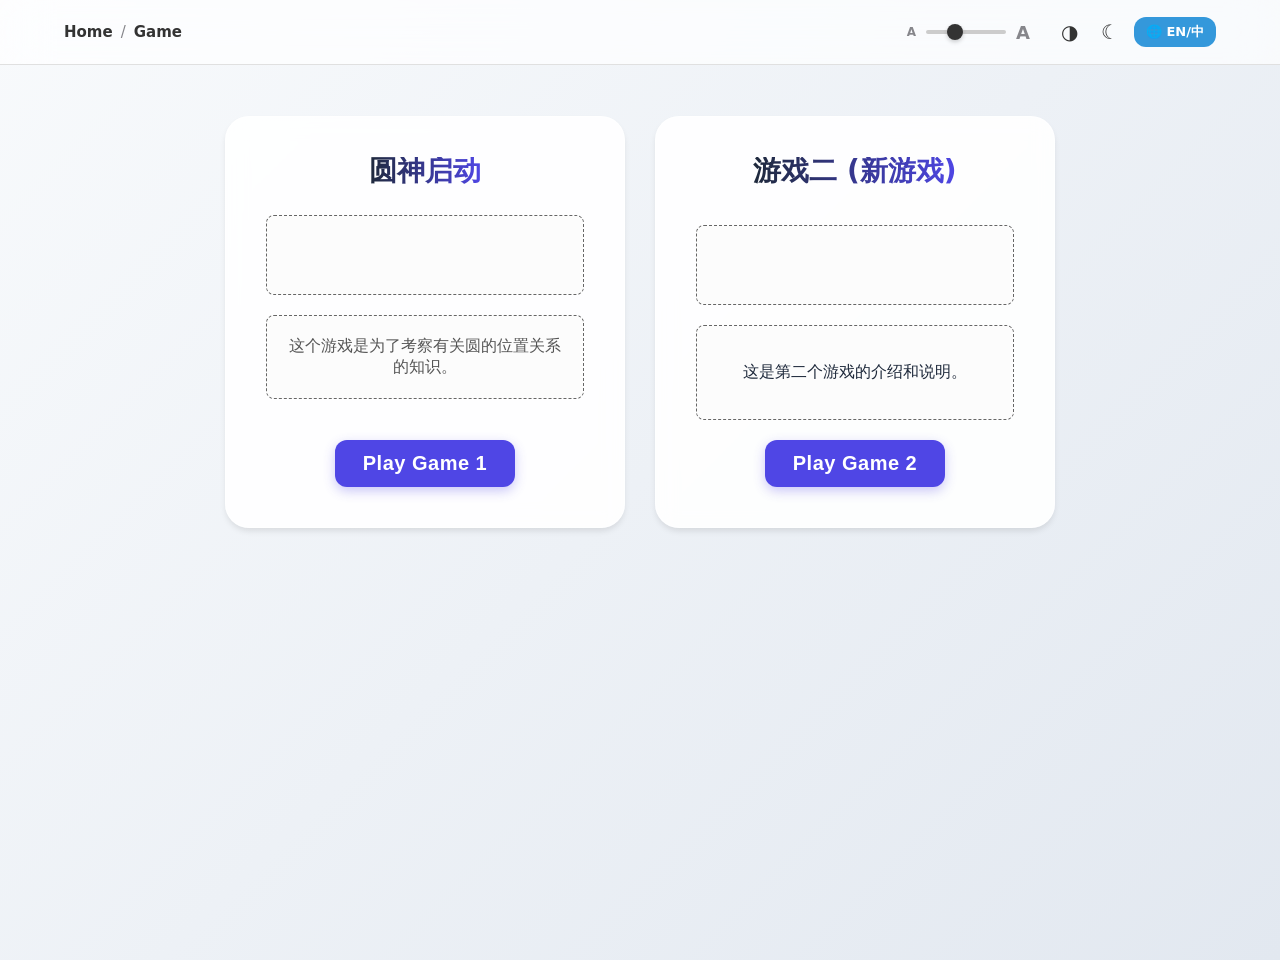
==== game/game_page.html @ c70792ea "Merge pull request #11 from qmul-jp/b_Game Merge game_page_v2.3.b into Main Branch 1.Added backgroun" ====
<!DOCTYPE html>
<html lang="en">
<head>
<meta charset="UTF-8">
<title>Gear Puzzle</title>
<link rel="stylesheet" href="game_styles.css">
<link rel="stylesheet" href="../navbar/navbar.css">
<script src="../navbar/navbar.js"></script>
</head>
<body>
<top-navbar page-type="game" home-link="../index.html"></top-navbar>

<div id="introContainer" class="intro-container">
    
    <div id="gameIntro" class="game-intro-card">
        <div class="game-title">圆神启动</div>
        <div id="displayAre"></div>
        <div id="demoAre">
            <p id="gameintro1">这个游戏是为了考察有关圆的位置关系的知识。</p>
        </div>
        <button id="startBtn">Play Game 1</button>   
    </div>

    <div id="gameIntro2" class="game-intro-card">
        <div class="game-title">游戏二 (新游戏)</div>
        <div id="displayAre2"></div>
        <div id="demoAre2">
            <p id="gameintro2">这是第二个游戏的介绍和说明。</p>
        </div>
        <button id="startBtn2">Play Game 2</button>   
    </div>

</div>


<div id="gameArea" class="hidden">
    <div class="game-toolbar">
        <button id="gameExitBtn">退出</button>
        <div class="game-title">Game 1</div>
        <div class="toolbar-right">
            <select id="difficultySelect">
                <option value="1">难度一 (简单)</option>
                <option value="3">难度二 (困难)</option>
                <option value="4">难度三 (地狱)</option>
            </select>
            <div class="toggle-container">
                <input type="checkbox" id="markToggle">
                <label for="markToggle">标记模式</label>
            </div>
            <button id="resetBtn">重置</button>
        </div>
    </div>
    <div class="canvas-wrap">
        <canvas id="canvas"></canvas>
    </div>
</div>

<div id="gameArea2" class="hidden">
    <div class="game-toolbar">
        <button id="gameExitBtn2">退出</button>
        <div class="game-title">Game 2</div>
        <div class="toolbar-right">
            <select id="difficultySelect2">
                <option value="1">简单</option>
                <option value="2">困难</option>
            </select>
            <button id="resetBtn2">重置</button>
        </div>
    </div>
    <div class="canvas-wrap">
        <canvas id="canvas2"></canvas>
    </div>
    
    <div class="radar-controls">
        <div class="control-group">
            <label for="angleSlider">旋转角度 (Angle)</label>
            <input type="range" id="angleSlider" min="0" max="360" step="1" value="0">
        </div>
        <div class="control-group">
            <label for="radiusSlider">圆盘半径 (Radius)</label>
            <input type="range" id="radiusSlider" min="0" max="100" step="0.5" value="100">
        </div>
    </div>
</div>

<div id="winModal" class="modal hidden">
    <div class="modal-content">
        <div class="confetti-wrapper">
            <div class="confetti"></div>
            <div class="confetti"></div>
            <div class="confetti"></div>
            <div class="confetti"></div>
            <div class="confetti"></div>
        </div>

        <button id="modalCloseBtn" class="modal-close">×</button>
        
        <div style="font-size: 50px; margin-bottom: 10px;">🎉</div>
        <h2 style="color: var(--primary); font-size: 24px;">精彩的表现！</h2>
        <p style="color: #64748b;">齿轮已完美咬合，关卡解锁成功。</p>

        <div class="modal-actions">
            <button id="exitBtn" style="background: #f1f5f9; color: #475569; box-shadow: none;">退出</button>
            <button id="retryBtn">再次挑战</button>
        </div>
    </div>
</div>

<script src="game_main.js"></script>
<script src="game_main2.js"></script>

<script>
// --- Game 1 绑定 ---
document.getElementById("startBtn").onclick = startGame;
document.getElementById("gameExitBtn").onclick = exitGame;

// --- Game 2 绑定 (已修正函数名) ---
document.getElementById("startBtn2").onclick = startGame2;
document.getElementById("gameExitBtn2").onclick = exitGame2;
document.getElementById("resetBtn2").onclick = restartGame2;

// --- 弹窗逻辑绑定 ---
document.getElementById("modalCloseBtn").onclick = hideWinModal;

// 根据当前打开的游戏面板决定点击弹窗按钮的行为
document.getElementById("exitBtn").onclick = function() {
    const area1 = document.getElementById("gameArea");
    const area2 = document.getElementById("gameArea2");
    if (!area1.classList.contains("hidden")) exitGame();
    if (!area2.classList.contains("hidden")) exitGame2();
};

document.getElementById("retryBtn").onclick = function() {
    const area1 = document.getElementById("gameArea");
    const area2 = document.getElementById("gameArea2");
    if (!area1.classList.contains("hidden")) restartGame();
    if (!area2.classList.contains("hidden")) restartGame2();
};
</script>
</body>
</html>
---- game/game_styles.css ----
html, body {
  margin: 0;
  min-height: 100%;
}


body {
  min-height: 200vh;
  display: flex;
  flex-direction: column;
  align-items: center;
  justify-content: flex-start;
  gap: 16px;
  padding: 80px 24px 0;
  background: #e7ebf0;
  font-family: Arial, sans-serif;
}

.hidden {
  display: none !important;
}

#startBtn, #startBtn2 {
  padding: 14px 34px;
  font-size: 20px;
  font-weight: 700;
  border: 2px solid #222;
  border-radius: 10px;
  background: #fff;
  cursor: pointer;
  box-shadow: 0 8px 24px rgba(0, 0, 0, 0.12);
  margin-top: auto; /* 让按钮沉底对齐 */
}

#gameArea, #gameArea2 {
  width: min(92vw, 1180px);
  height: min(84vh, 1000px);
  display: flex;
  flex-direction: column;
  box-sizing: border-box;
  padding: 14px;
  border: 2px solid #222;
  border-radius: 12px;
  background: #ffffff;
  box-shadow: 0 10px 30px rgba(0, 0, 0, 0.1);
  gap: 12px;
}

.game-toolbar {
  display: grid;
  grid-template-columns: 1fr auto 1fr;
  align-items: center;
  gap: 12px;
}

.game-title {
  justify-self: center;
  font-size: 22px;
  font-weight: 800;
  color: #222;
  line-height: 1;
}

#gameExitBtn {
  justify-self: start;
}

.toolbar-right {
  justify-self: end;
  display: flex;
  align-items: center;
  gap: 12px;
}

#difficultySelect {
  padding: 10px 12px;
  border: 2px solid #222;
  border-radius: 8px;
  background: #fff;
  cursor: pointer;
  font-size: 14px;
  font-weight: 600;
  outline: none;
}

.canvas-wrap {
  flex: 1;
  min-height: 0;
}

canvas {
  width: 100%;
  height: 100%;
  display: block;
  border: 1px solid #666;
  border-radius: 8px;
  background: #f9fafb;
  box-sizing: border-box;
}

#gameExitBtn, #gameExitBtn2,
#resetBtn, #resetBtn2,
.modal-actions button {
  padding: 10px 18px;
  border: 2px solid #222;
  border-radius: 8px;
  background: #fff;
  cursor: pointer;
  font-size: 14px;
  font-weight: 600;
}

.modal {
  position: fixed;
  inset: 0;
  display: flex;
  align-items: center;
  justify-content: center;
  background: rgba(0, 0, 0, 0.45);
  z-index: 1000;
}

.modal-content {
  position: relative;
  min-width: 280px;
  padding: 24px;
  background: #fff;
  border: 2px solid #222;
  border-radius: 12px;
  box-shadow: 0 12px 32px rgba(0, 0, 0, 0.2);
  text-align: center;
}

.modal-close {
  position: absolute;
  top: 10px;
  right: 10px;
  width: 32px;
  height: 32px;
  border: 2px solid #222;
  border-radius: 50%;
  background: #fff;
  cursor: pointer;
  font-size: 20px;
  line-height: 1;
  font-weight: 700;
  padding: 0;
}

.modal-content h2 {
  margin: 0 0 8px;
}

.modal-content p {
  margin: 0;
}

.modal-actions {
  margin-top: 18px;
  display: flex;
  justify-content: center;
  gap: 12px;
}

/* --- 游戏介绍区域样式 --- */
.game-intro-card {
  display: flex;
  flex-direction: column;
  align-items: center;
  justify-content: center;
  
  /* 调整宽度，使得并排时不会超出屏幕 */
  width: min(45vw, 500px);   
  min-height: 400px;         
  padding: 30px;
  background: #ffffff;
  border: 2px solid #222;    
  border-radius: 12px;
  box-shadow: 0 10px 25px rgba(0,0,0,0.05);
  gap: 20px;                 
  box-sizing: border-box;
}

/* 内部两个容器的通用边框样式 */
#displayAre, #demoAre,
#displayAre2, #demoAre2 {
  width: 100%;               
  border: 1px dashed #666;   
  border-radius: 8px;
  padding: 20px;
  box-sizing: border-box;
  background: #fcfcfc;
  min-height: 80px;          
  display: flex;
  align-items: center;
  justify-content: center;
}

/* 微调标题和文字 */
#gameIntro .game-title {
  margin-bottom: 10px;
}

#gameintro1 {
  margin: 0;
  color: #555;
  font-size: 16px;
}

.toolbar-right {
    display: flex;
    align-items: center;
    gap: 15px;
}

.toggle-container {
    display: flex;
    align-items: center;
    gap: 5px;
    font-size: 14px;
    font-weight: bold;
    cursor: pointer;
}

#markToggle {
    cursor: pointer;
    width: 16px;
    height: 16px;
}

.intro-container {
  display: flex;
  flex-direction: row;       /* 水平并排 */
  justify-content: center;   /* 居中对齐 */
  align-items: stretch;      /* 让两个卡片高度一致 */
  gap: 40px;                 /* 两个游戏介绍之间的间距 */
  width: 100%;
  flex-wrap: wrap;           /* 屏幕较小时自动换行，防止挤压 */
}

:root {
  --primary: #4f46e5;      /* 现代靛蓝色 */
  --accent: #10b981;       /* 成功绿色 */
  --bg-gradient: linear-gradient(135deg, #f8fafc 0%, #e2e8f0 100%);
  --card-bg: rgba(255, 255, 255, 0.9);
  --shadow-sm: 0 4px 6px -1px rgba(0, 0, 0, 0.1);
  --shadow-lg: 0 20px 25px -5px rgba(0, 0, 0, 0.1), 0 10px 10px -5px rgba(0, 0, 0, 0.04);
}

body {
  background: var(--bg-gradient);
  color: #1e293b;
  min-height: 100vh;
  margin: 0;
  font-family: 'Segoe UI', system-ui, -apple-system, sans-serif;
  padding-top: 60px;
}

/* 并排布局容器 */
.intro-container {
  display: flex;
  gap: 30px;
  justify-content: center;
  align-items: stretch;
  padding: 40px 20px;
  max-width: 1200px;
  width: 100%;
}

/* 游戏介绍卡片美化 */
.game-intro-card {
  background: var(--card-bg);
  backdrop-filter: blur(10px);
  border: 1px solid rgba(255, 255, 255, 0.5);
  border-radius: 24px;
  padding: 40px;
  width: 400px;
  text-align: center;
  transition: all 0.3s cubic-bezier(0.4, 0, 0.2, 1);
  box-shadow: var(--shadow-sm);
}

.game-intro-card:hover {
  transform: translateY(-8px);
  box-shadow: var(--shadow-lg);
  border-color: var(--primary);
}

.game-title {
  font-size: 28px;
  background: linear-gradient(to right, #1e293b, #4f46e5);
  -webkit-background-clip: text;
  -webkit-text-fill-color: transparent;
  margin-bottom: 20px;
}

/* 按钮美化 */
#startBtn, #startBtn2, #resetBtn, #gameExitBtn {
  background: var(--primary);
  color: white;
  border: none;
  padding: 12px 28px;
  border-radius: 12px;
  font-weight: 600;
  letter-spacing: 0.5px;
  cursor: pointer;
  transition: filter 0.2s, transform 0.1s;
  box-shadow: 0 4px 12px rgba(79, 70, 229, 0.3);
}

#startBtn:hover, #startBtn2:hover {
  filter: brightness(1.1);
  transform: scale(1.05);
}

/* 游戏区域美化 */
#gameArea, #gameArea2 {
  background: white;
  border-radius: 20px;
  padding: 20px;
  border: none;
  box-shadow: var(--shadow-lg);
}

/* --- 胜利对话框与彩带效果 --- */
.modal-content {
  background: white;
  border: none;
  border-radius: 30px;
  padding: 40px;
  overflow: hidden; /* 用于剪裁彩带 */
}

/* 彩带动画 */
.confetti-wrapper {
  position: absolute;
  top: 0; left: 0; width: 100%; height: 100%;
  pointer-events: none;
}

.confetti {
  position: absolute;
  width: 10px;
  height: 20px;
  background: var(--primary);
  top: -20px;
  opacity: 0.8;
  animation: fall 3s infinite ease-in-out;
}

@keyframes fall {
  0% { transform: translateY(0) rotate(0deg); opacity: 1; }
  100% { transform: translateY(400px) rotate(720deg); opacity: 0; }
}

/* 为不同彩带设置颜色和延迟 */
.confetti:nth-child(1) { left: 10%; background: #fbbf24; animation-delay: 0s; }
.confetti:nth-child(2) { left: 30%; background: #ef4444; animation-delay: 0.5s; }
.confetti:nth-child(3) { left: 50%; background: #10b981; animation-delay: 1.2s; }
.confetti:nth-child(4) { left: 70%; background: #3b82f6; animation-delay: 0.8s; }
.confetti:nth-child(5) { left: 90%; background: #a855f7; animation-delay: 1.5s; }

/* --- Game 2 控制滑块区域 --- */
.radar-controls {
    display: flex;
    justify-content: center;
    gap: 40px;
    padding: 10px 20px;
    background: var(--card-bg);
    border-radius: 12px;
    border: 1px solid rgba(0,0,0,0.1);
}

.control-group {
    display: flex;
    align-items: center;
    gap: 12px;
    flex: 1;
    max-width: 300px;
}

.control-group label {
    font-size: 14px;
    font-weight: 600;
    color: #475569;
    white-space: nowrap;
}

.control-group input[type="range"] {
    flex: 1;
    cursor: pointer;
    accent-color: var(--primary); /* 让滑块主题色自动适配靛蓝色 */
}
---- navbar/navbar.css ----
/* =========================================
   TOP NAVBAR (Modular Component)
   ========================================= */
.top-navbar {
    position: fixed; top: 0; left: 0; right: 0; height: 64px;
    background: rgba(255, 255, 255, 0.7); backdrop-filter: blur(24px) saturate(150%); -webkit-backdrop-filter: blur(24px) saturate(150%);
    border-bottom: 1px solid var(--border-light, #e0e0e0);
    display: flex; justify-content: space-between; align-items: center;
    padding: 0 5%; z-index: 1000; transition: background 0.3s, border-color 0.3s;
}
:root[data-theme="dark"] .top-navbar { background: rgba(28, 28, 30, 0.7); border-bottom-color: rgba(255, 255, 255, 0.1); }

.breadcrumb { font-size: 0.9375rem; font-weight: 600; color: var(--text-primary, #333); display: flex; align-items: center; gap: 8px; cursor: pointer; }
.bc-item { transition: opacity 0.2s; }
.bc-item:hover { opacity: 0.6; }
.bc-separator { color: var(--text-secondary, #86868B); font-weight: 400; user-select: none; }

.nav-right { display: flex; align-items: center; gap: 1.5rem; }
.nav-control { display: flex; align-items: center; gap: 8px; color: var(--text-secondary, #86868B); font-weight: 600; }

.nav-slider { -webkit-appearance: none; appearance: none; -moz-appearance: none; width: 80px; height: 4px; background: var(--border-strong, #ccc); border-radius: 2px; outline: none; }
.nav-slider::-webkit-slider-thumb { -webkit-appearance: none; appearance: none; width: 16px; height: 16px; border-radius: 50%; background: var(--text-primary, #333); cursor: pointer; box-shadow: 0 2px 4px rgba(0,0,0,0.2); }

.nav-icon-btn { background: transparent; border: none; font-size: 1.25rem; color: var(--text-primary, #333); cursor: pointer; width: 32px; height: 32px; border-radius: 50%; display: flex; align-items: center; justify-content: center; transition: background 0.2s; }
.nav-icon-btn:hover { background: rgba(0,0,0,0.05); }
:root[data-theme="dark"] .nav-icon-btn:hover { background: rgba(255,255,255,0.1); }

/* 主色调适配，如果没有定义 accent-blue 就用 primary-color */
.nav-lang-btn { background: var(--accent-blue, var(--primary-color, #3498db)); color: white; border: none; padding: 6px 12px; border-radius: 12px; font-size: 0.8125rem; font-weight: 700; cursor: pointer; transition: opacity 0.2s; font-family: inherit; }
.nav-lang-btn:hover { opacity: 0.8; }

@media (max-width: 768px) {
    .font-control { display: none; } 
    .top-navbar { padding: 0 1rem; }
}
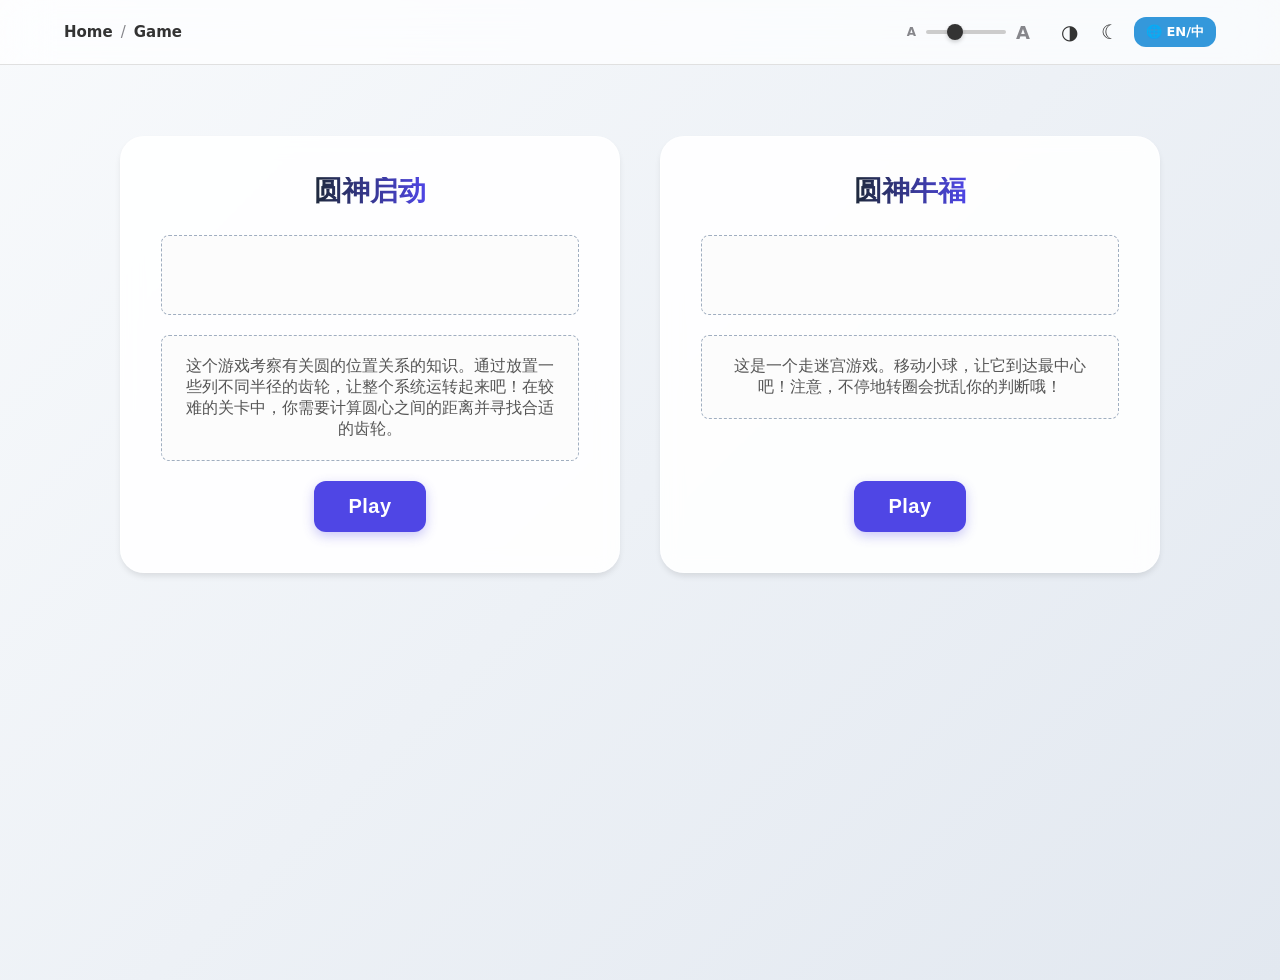
==== commit d2044606: "game_page_v3.1.b This version optimizes the interactive experience of the maze by adding the functio" ====
--- a/game/game_page.html
+++ b/game/game_page.html
@@ -16,18 +16,18 @@
         <div class="game-title">圆神启动</div>
         <div id="displayAre"></div>
         <div id="demoAre">
-            <p id="gameintro1">这个游戏是为了考察有关圆的位置关系的知识。</p>
+            <p id="gameintro1">这个游戏考察有关圆的位置关系的知识。通过放置一些列不同半径的齿轮，让整个系统运转起来吧！在较难的关卡中，你需要计算圆心之间的距离并寻找合适的齿轮。</p>
         </div>
-        <button id="startBtn">Play Game 1</button>   
+        <button id="startBtn">Play</button>   
     </div>
 
     <div id="gameIntro2" class="game-intro-card">
-        <div class="game-title">游戏二 (新游戏)</div>
+        <div class="game-title">圆神牛福</div>
         <div id="displayAre2"></div>
         <div id="demoAre2">
-            <p id="gameintro2">这是第二个游戏的介绍和说明。</p>
+            <p id="gameintro2">这是一个走迷宫游戏。移动小球，让它到达最中心吧！注意，不停地转圈会扰乱你的判断哦！</p>
         </div>
-        <button id="startBtn2">Play Game 2</button>   
+        <button id="startBtn2">Play</button>   
     </div>
 
 </div>
@@ -47,7 +47,7 @@
                 <input type="checkbox" id="markToggle">
                 <label for="markToggle">标记模式</label>
             </div>
-            <button id="resetBtn">重置</button>
+            <button id="resetBtn">重置地图</button>
         </div>
     </div>
     <div class="canvas-wrap">
@@ -61,26 +61,16 @@
         <div class="game-title">Game 2</div>
         <div class="toolbar-right">
             <select id="difficultySelect2">
-                <option value="1">简单</option>
-                <option value="2">困难</option>
+                <option value="1">难度一（简单）</option>
+                <option value="2">难度二（困难）</option>
             </select>
-            <button id="resetBtn2">重置</button>
+            <button id="resetBtn2">重置地图</button>
         </div>
     </div>
     <div class="canvas-wrap">
         <canvas id="canvas2"></canvas>
     </div>
     
-    <div class="radar-controls">
-        <div class="control-group">
-            <label for="angleSlider">旋转角度 (Angle)</label>
-            <input type="range" id="angleSlider" min="0" max="360" step="1" value="0">
-        </div>
-        <div class="control-group">
-            <label for="radiusSlider">圆盘半径 (Radius)</label>
-            <input type="range" id="radiusSlider" min="0" max="100" step="0.5" value="100">
-        </div>
-    </div>
 </div>
 
 <div id="winModal" class="modal hidden">
@@ -114,10 +104,19 @@
 document.getElementById("startBtn").onclick = startGame;
 document.getElementById("gameExitBtn").onclick = exitGame;
 
-// --- Game 2 绑定 (已修正函数名) ---
+// --- Game 2 绑定 ---
 document.getElementById("startBtn2").onclick = startGame2;
 document.getElementById("gameExitBtn2").onclick = exitGame2;
 document.getElementById("resetBtn2").onclick = restartGame2;
+
+// 监听 Game 2 的难度下拉框切换
+document.getElementById("difficultySelect2").addEventListener("change", function(e) {
+    if (e.target.value === "1") {
+        setDifficulty2('easy');
+    } else if (e.target.value === "2") {
+        setDifficulty2('hard');
+    }
+});
 
 // --- 弹窗逻辑绑定 ---
 document.getElementById("modalCloseBtn").onclick = hideWinModal;
--- a/game/game_styles.css
+++ b/game/game_styles.css
@@ -1,243 +1,6 @@
-html, body {
-  margin: 0;
-  min-height: 100%;
-}
-
-
-body {
-  min-height: 200vh;
-  display: flex;
-  flex-direction: column;
-  align-items: center;
-  justify-content: flex-start;
-  gap: 16px;
-  padding: 80px 24px 0;
-  background: #e7ebf0;
-  font-family: Arial, sans-serif;
-}
-
-.hidden {
-  display: none !important;
-}
-
-#startBtn, #startBtn2 {
-  padding: 14px 34px;
-  font-size: 20px;
-  font-weight: 700;
-  border: 2px solid #222;
-  border-radius: 10px;
-  background: #fff;
-  cursor: pointer;
-  box-shadow: 0 8px 24px rgba(0, 0, 0, 0.12);
-  margin-top: auto; /* 让按钮沉底对齐 */
-}
-
-#gameArea, #gameArea2 {
-  width: min(92vw, 1180px);
-  height: min(84vh, 1000px);
-  display: flex;
-  flex-direction: column;
-  box-sizing: border-box;
-  padding: 14px;
-  border: 2px solid #222;
-  border-radius: 12px;
-  background: #ffffff;
-  box-shadow: 0 10px 30px rgba(0, 0, 0, 0.1);
-  gap: 12px;
-}
-
-.game-toolbar {
-  display: grid;
-  grid-template-columns: 1fr auto 1fr;
-  align-items: center;
-  gap: 12px;
-}
-
-.game-title {
-  justify-self: center;
-  font-size: 22px;
-  font-weight: 800;
-  color: #222;
-  line-height: 1;
-}
-
-#gameExitBtn {
-  justify-self: start;
-}
-
-.toolbar-right {
-  justify-self: end;
-  display: flex;
-  align-items: center;
-  gap: 12px;
-}
-
-#difficultySelect {
-  padding: 10px 12px;
-  border: 2px solid #222;
-  border-radius: 8px;
-  background: #fff;
-  cursor: pointer;
-  font-size: 14px;
-  font-weight: 600;
-  outline: none;
-}
-
-.canvas-wrap {
-  flex: 1;
-  min-height: 0;
-}
-
-canvas {
-  width: 100%;
-  height: 100%;
-  display: block;
-  border: 1px solid #666;
-  border-radius: 8px;
-  background: #f9fafb;
-  box-sizing: border-box;
-}
-
-#gameExitBtn, #gameExitBtn2,
-#resetBtn, #resetBtn2,
-.modal-actions button {
-  padding: 10px 18px;
-  border: 2px solid #222;
-  border-radius: 8px;
-  background: #fff;
-  cursor: pointer;
-  font-size: 14px;
-  font-weight: 600;
-}
-
-.modal {
-  position: fixed;
-  inset: 0;
-  display: flex;
-  align-items: center;
-  justify-content: center;
-  background: rgba(0, 0, 0, 0.45);
-  z-index: 1000;
-}
-
-.modal-content {
-  position: relative;
-  min-width: 280px;
-  padding: 24px;
-  background: #fff;
-  border: 2px solid #222;
-  border-radius: 12px;
-  box-shadow: 0 12px 32px rgba(0, 0, 0, 0.2);
-  text-align: center;
-}
-
-.modal-close {
-  position: absolute;
-  top: 10px;
-  right: 10px;
-  width: 32px;
-  height: 32px;
-  border: 2px solid #222;
-  border-radius: 50%;
-  background: #fff;
-  cursor: pointer;
-  font-size: 20px;
-  line-height: 1;
-  font-weight: 700;
-  padding: 0;
-}
-
-.modal-content h2 {
-  margin: 0 0 8px;
-}
-
-.modal-content p {
-  margin: 0;
-}
-
-.modal-actions {
-  margin-top: 18px;
-  display: flex;
-  justify-content: center;
-  gap: 12px;
-}
-
-/* --- 游戏介绍区域样式 --- */
-.game-intro-card {
-  display: flex;
-  flex-direction: column;
-  align-items: center;
-  justify-content: center;
-  
-  /* 调整宽度，使得并排时不会超出屏幕 */
-  width: min(45vw, 500px);   
-  min-height: 400px;         
-  padding: 30px;
-  background: #ffffff;
-  border: 2px solid #222;    
-  border-radius: 12px;
-  box-shadow: 0 10px 25px rgba(0,0,0,0.05);
-  gap: 20px;                 
-  box-sizing: border-box;
-}
-
-/* 内部两个容器的通用边框样式 */
-#displayAre, #demoAre,
-#displayAre2, #demoAre2 {
-  width: 100%;               
-  border: 1px dashed #666;   
-  border-radius: 8px;
-  padding: 20px;
-  box-sizing: border-box;
-  background: #fcfcfc;
-  min-height: 80px;          
-  display: flex;
-  align-items: center;
-  justify-content: center;
-}
-
-/* 微调标题和文字 */
-#gameIntro .game-title {
-  margin-bottom: 10px;
-}
-
-#gameintro1 {
-  margin: 0;
-  color: #555;
-  font-size: 16px;
-}
-
-.toolbar-right {
-    display: flex;
-    align-items: center;
-    gap: 15px;
-}
-
-.toggle-container {
-    display: flex;
-    align-items: center;
-    gap: 5px;
-    font-size: 14px;
-    font-weight: bold;
-    cursor: pointer;
-}
-
-#markToggle {
-    cursor: pointer;
-    width: 16px;
-    height: 16px;
-}
-
-.intro-container {
-  display: flex;
-  flex-direction: row;       /* 水平并排 */
-  justify-content: center;   /* 居中对齐 */
-  align-items: stretch;      /* 让两个卡片高度一致 */
-  gap: 40px;                 /* 两个游戏介绍之间的间距 */
-  width: 100%;
-  flex-wrap: wrap;           /* 屏幕较小时自动换行，防止挤压 */
-}
-
+/* =========================
+   1. 全局变量与基础设置
+   ========================= */
 :root {
   --primary: #4f46e5;      /* 现代靛蓝色 */
   --accent: #10b981;       /* 成功绿色 */
@@ -247,37 +10,59 @@
   --shadow-lg: 0 20px 25px -5px rgba(0, 0, 0, 0.1), 0 10px 10px -5px rgba(0, 0, 0, 0.04);
 }
 
+html, body {
+  margin: 0;
+  min-height: 100vh;
+}
+
 body {
+  display: flex;
+  flex-direction: column;
+  align-items: center;
+  justify-content: flex-start;
+  gap: 16px;
+  padding: 80px 24px 0;
   background: var(--bg-gradient);
   color: #1e293b;
-  min-height: 100vh;
-  margin: 0;
   font-family: 'Segoe UI', system-ui, -apple-system, sans-serif;
-  padding-top: 60px;
-}
-
-/* 并排布局容器 */
+}
+
+.hidden {
+  display: none !important;
+}
+
+/* =========================
+   2. 游戏介绍页 (主页布局)
+   ========================= */
 .intro-container {
   display: flex;
-  gap: 30px;
+  flex-direction: row;
   justify-content: center;
   align-items: stretch;
+  gap: 40px;
+  width: 100%;
+  max-width: 1200px;
   padding: 40px 20px;
-  max-width: 1200px;
-  width: 100%;
-}
-
-/* 游戏介绍卡片美化 */
+  flex-wrap: wrap;
+}
+
 .game-intro-card {
+  display: flex;
+  flex-direction: column;
+  align-items: center;
+  justify-content: center;
+  width: min(45vw, 500px);
+  min-height: 400px;
+  padding: 40px;
   background: var(--card-bg);
   backdrop-filter: blur(10px);
   border: 1px solid rgba(255, 255, 255, 0.5);
   border-radius: 24px;
-  padding: 40px;
-  width: 400px;
+  box-shadow: var(--shadow-sm);
+  gap: 20px;
+  box-sizing: border-box;
   text-align: center;
   transition: all 0.3s cubic-bezier(0.4, 0, 0.2, 1);
-  box-shadow: var(--shadow-sm);
 }
 
 .game-intro-card:hover {
@@ -288,19 +73,47 @@
 
 .game-title {
   font-size: 28px;
+  font-weight: 800;
+  line-height: 1;
   background: linear-gradient(to right, #1e293b, #4f46e5);
   -webkit-background-clip: text;
   -webkit-text-fill-color: transparent;
-  margin-bottom: 20px;
-}
-
-/* 按钮美化 */
-#startBtn, #startBtn2, #resetBtn, #gameExitBtn {
+  margin-bottom: 10px;
+}
+
+#displayAre, #demoAre,
+#displayAre2, #demoAre2 {
+  width: 100%;
+  border: 1px dashed #a0aec0;
+  border-radius: 8px;
+  padding: 20px;
+  box-sizing: border-box;
+  background: #fcfcfc;
+  min-height: 80px;
+  display: flex;
+  align-items: center;
+  justify-content: center;
+}
+
+#gameintro1, #gameintro2 {
+  margin: 0;
+  color: #555;
+  font-size: 16px;
+}
+
+/* =========================
+   3. 统一全局按钮样式
+   ========================= */
+#startBtn, #startBtn2, 
+#resetBtn, #resetBtn2, 
+#gameExitBtn, #gameExitBtn2,
+#retryBtn {
   background: var(--primary);
   color: white;
   border: none;
   padding: 12px 28px;
   border-radius: 12px;
+  font-size: 14px;
   font-weight: 600;
   letter-spacing: 0.5px;
   cursor: pointer;
@@ -308,30 +121,186 @@
   box-shadow: 0 4px 12px rgba(79, 70, 229, 0.3);
 }
 
-#startBtn:hover, #startBtn2:hover {
+#startBtn, #startBtn2 {
+  font-size: 20px;
+  padding: 14px 34px;
+  margin-top: auto;
+}
+
+#startBtn:hover, #startBtn2:hover, 
+#resetBtn:hover, #resetBtn2:hover, 
+#gameExitBtn:hover, #gameExitBtn2:hover,
+#retryBtn:hover {
   filter: brightness(1.1);
   transform: scale(1.05);
 }
 
-/* 游戏区域美化 */
+#exitBtn {
+  padding: 12px 28px;
+  border-radius: 12px;
+  font-size: 14px;
+  font-weight: 600;
+  cursor: pointer;
+  border: none;
+  background: #f1f5f9;
+  color: #475569;
+  transition: filter 0.2s;
+}
+#exitBtn:hover { filter: brightness(0.95); }
+
+/* =========================
+   4. 游戏区域主容器 (修复高度)
+   ========================= */
 #gameArea, #gameArea2 {
-  background: white;
-  border-radius: 20px;
+  width: min(92vw, 1180px);
+  /* 强制设定高度，防止游戏区域缩成一条 */
+  height: min(85vh, 1000px); 
+  display: flex;
+  flex-direction: column;
+  box-sizing: border-box;
   padding: 20px;
   border: none;
+  border-radius: 20px;
+  background: white;
   box-shadow: var(--shadow-lg);
-}
-
-/* --- 胜利对话框与彩带效果 --- */
+  gap: 16px;
+}
+
+#gameArea2 {
+  align-items: center; /* 游戏二居中展示 */
+}
+
+/* 画布包裹容器：必须能够充满剩余高度 */
+.canvas-wrap {
+  flex: 1;
+  width: 100%;
+  min-height: 0; /* 关键：防止 flex 子元素溢出 */
+  display: flex;
+  justify-content: center;
+  align-items: center;
+}
+
+/* 针对游戏二画布的额外尺寸控制 */
+#gameArea2 .canvas-wrap {
+  max-width: 900px;
+}
+
+canvas {
+  width: 100%;
+  height: 100%;
+  display: block;
+  border-radius: 8px;
+  background: #f9fafb;
+  box-sizing: border-box;
+  border: 1px solid #cbd5e1;
+}
+
+#canvas2 {
+  box-shadow: 0 10px 30px rgba(0,0,0,0.05);
+  border-radius: 16px;
+  border: none; /* 迷宫通常自带边界感，去掉外框更清爽 */
+}
+
+/* =========================
+   5. 游戏内顶部工具栏
+   ========================= */
+.game-toolbar {
+  display: grid;
+  grid-template-columns: 1fr auto 1fr;
+  align-items: center;
+  gap: 12px;
+  width: 100%;
+  padding-bottom: 8px;
+  border-bottom: 1px solid #f1f5f9;
+}
+
+.game-toolbar .game-title {
+  justify-self: center;
+  margin-bottom: 0;
+  font-size: 22px;
+}
+
+#gameExitBtn, #gameExitBtn2 {
+  justify-self: start;
+}
+
+.toolbar-right {
+  justify-self: end;
+  display: flex;
+  align-items: center;
+  gap: 15px;
+}
+
+#difficultySelect, #difficultySelect2 {
+  padding: 10px 12px;
+  border: 2px solid #e2e8f0;
+  border-radius: 8px;
+  background: #fff;
+  color: #1e293b;
+  cursor: pointer;
+  font-size: 14px;
+  font-weight: 600;
+  outline: none;
+}
+
+#difficultySelect:focus, #difficultySelect2:focus {
+  border-color: var(--primary);
+}
+
+.toggle-container {
+  display: flex;
+  align-items: center;
+  gap: 5px;
+  font-size: 14px;
+  font-weight: bold;
+}
+
+/* =========================
+   6. 胜利弹窗与彩带
+   ========================= */
+.modal {
+  position: fixed;
+  inset: 0;
+  display: flex;
+  align-items: center;
+  justify-content: center;
+  background: rgba(0, 0, 0, 0.45);
+  z-index: 1000;
+}
+
 .modal-content {
+  position: relative;
+  min-width: 320px;
+  padding: 40px;
   background: white;
-  border: none;
   border-radius: 30px;
-  padding: 40px;
-  overflow: hidden; /* 用于剪裁彩带 */
-}
-
-/* 彩带动画 */
+  box-shadow: 0 12px 32px rgba(0, 0, 0, 0.2);
+  text-align: center;
+  overflow: hidden;
+}
+
+.modal-close {
+  position: absolute;
+  top: 16px;
+  right: 16px;
+  width: 32px;
+  height: 32px;
+  border: 2px solid #e2e8f0;
+  border-radius: 50%;
+  background: #fff;
+  color: #64748b;
+  cursor: pointer;
+  font-size: 20px;
+}
+
+.modal-actions {
+  margin-top: 24px;
+  display: flex;
+  justify-content: center;
+  gap: 12px;
+}
+
+/* 彩带 */
 .confetti-wrapper {
   position: absolute;
   top: 0; left: 0; width: 100%; height: 100%;
@@ -342,9 +311,7 @@
   position: absolute;
   width: 10px;
   height: 20px;
-  background: var(--primary);
   top: -20px;
-  opacity: 0.8;
   animation: fall 3s infinite ease-in-out;
 }
 
@@ -353,41 +320,8 @@
   100% { transform: translateY(400px) rotate(720deg); opacity: 0; }
 }
 
-/* 为不同彩带设置颜色和延迟 */
 .confetti:nth-child(1) { left: 10%; background: #fbbf24; animation-delay: 0s; }
 .confetti:nth-child(2) { left: 30%; background: #ef4444; animation-delay: 0.5s; }
 .confetti:nth-child(3) { left: 50%; background: #10b981; animation-delay: 1.2s; }
 .confetti:nth-child(4) { left: 70%; background: #3b82f6; animation-delay: 0.8s; }
-.confetti:nth-child(5) { left: 90%; background: #a855f7; animation-delay: 1.5s; }
-
-/* --- Game 2 控制滑块区域 --- */
-.radar-controls {
-    display: flex;
-    justify-content: center;
-    gap: 40px;
-    padding: 10px 20px;
-    background: var(--card-bg);
-    border-radius: 12px;
-    border: 1px solid rgba(0,0,0,0.1);
-}
-
-.control-group {
-    display: flex;
-    align-items: center;
-    gap: 12px;
-    flex: 1;
-    max-width: 300px;
-}
-
-.control-group label {
-    font-size: 14px;
-    font-weight: 600;
-    color: #475569;
-    white-space: nowrap;
-}
-
-.control-group input[type="range"] {
-    flex: 1;
-    cursor: pointer;
-    accent-color: var(--primary); /* 让滑块主题色自动适配靛蓝色 */
-}+.confetti:nth-child(5) { left: 90%; background: #a855f7; animation-delay: 1.5s; }
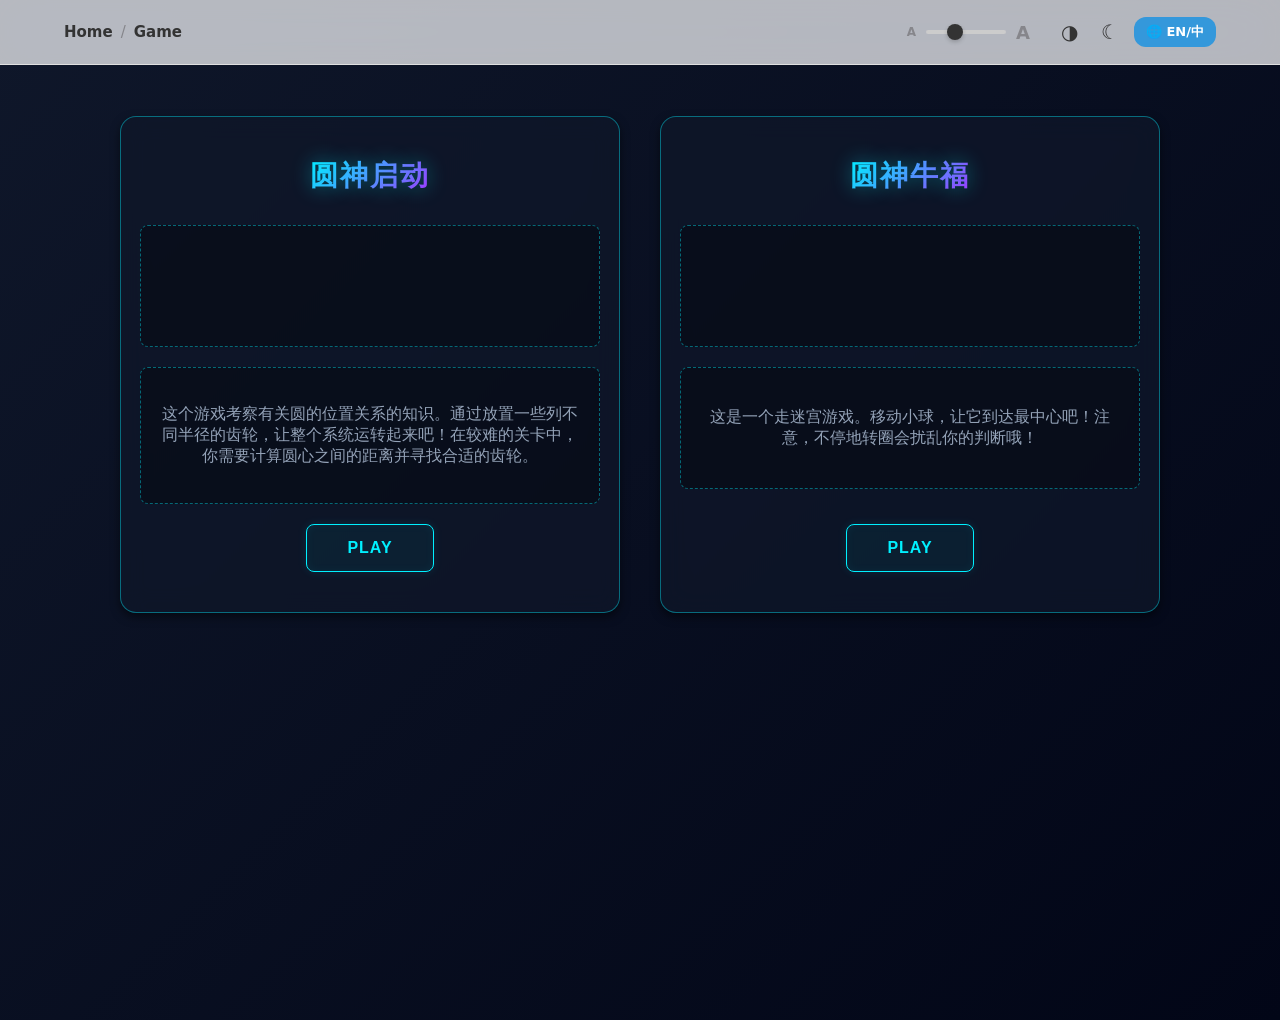
==== commit 616f9435: "game_page_v3.3.b In this version, an animation for exiting the game has been added, and animation ef" ====
--- a/game/game_page.html
+++ b/game/game_page.html
@@ -136,5 +136,146 @@
     if (!area2.classList.contains("hidden")) restartGame2();
 };
 </script>
+
+<script>
+(function initCyberpunkRipples() {
+    // 1. 创建全局悬浮 Canvas
+    const rippleCanvas = document.createElement('canvas');
+    rippleCanvas.style.position = 'fixed';
+    rippleCanvas.style.top = '0';
+    rippleCanvas.style.left = '0';
+    rippleCanvas.style.width = '100vw';
+    rippleCanvas.style.height = '100vh';
+    rippleCanvas.style.pointerEvents = 'none'; // 关键：让鼠标穿透，不影响按钮和游戏操作
+    rippleCanvas.style.zIndex = '9999';        // 确保在最顶层
+    document.body.appendChild(rippleCanvas);
+
+    const ctx = rippleCanvas.getContext('2d');
+    let width, height;
+
+    function resize() {
+        width = window.innerWidth;
+        height = window.innerHeight;
+        rippleCanvas.width = width;
+        rippleCanvas.height = height;
+    }
+    window.addEventListener('resize', resize);
+    resize();
+
+    // 2. 核心数据与赛博配色
+    const ripples = [];
+    const cyberColors = [
+        '#00f0ff', // 霓虹青
+        '#b026ff', // 赛博紫
+        '#00ff66', // 终端绿
+        '#ff0055', // 警告红
+        '#ffd700'  // 能量黄
+    ];
+
+    // 3. 单个圆弧类
+    class CyberArc {
+        constructor(baseRadius) {
+            this.radius = baseRadius;
+            this.color = cyberColors[Math.floor(Math.random() * cyberColors.length)];
+            this.lineWidth = Math.random() * 2 + 1.5; // 1.5px - 3.5px
+            
+            // 随机开口方向
+            this.startAngle = Math.random() * Math.PI * 2;
+            
+            // 设定弧长：80% 概率为优弧 (大于半圆)，20% 为劣弧
+            let arcSpan;
+            if (Math.random() < 0.8) {
+                // 优弧：PI 到 1.8 PI 之间
+                arcSpan = Math.PI + Math.random() * Math.PI * 0.8; 
+            } else {
+                // 劣弧：0.2 PI 到 PI 之间
+                arcSpan = Math.PI * 0.2 + Math.random() * Math.PI * 0.8;
+            }
+            this.endAngle = this.startAngle + arcSpan;
+            
+            // 扩散速度
+            this.speed = Math.random() * 2 + 2; 
+        }
+
+        update() {
+            this.radius += this.speed;
+        }
+
+        draw(ctx, x, y, alpha) {
+            ctx.beginPath();
+            ctx.arc(x, y, this.radius, this.startAngle, this.endAngle);
+            ctx.strokeStyle = this.color;
+            ctx.lineWidth = this.lineWidth;
+            ctx.globalAlpha = alpha;
+            
+            // 赛博朋克发光 (Glow) 效果
+            ctx.shadowBlur = 12;
+            ctx.shadowColor = this.color;
+            ctx.stroke();
+            
+            // 叠加一次无阴影的高亮核心线，让光效更锐利
+            ctx.shadowBlur = 0;
+            ctx.stroke();
+        }
+    }
+
+    // 4. 涟漪控制器类 (管理多段同心弧)
+    class Ripple {
+        constructor(x, y) {
+            this.x = x;
+            this.y = y;
+            this.age = 0;
+            this.maxAge = 40 + Math.random() * 20; // 存活 40 - 60 帧
+            this.arcs = [];
+            
+            // 每次点击生成 2 到 4 段同心圆弧
+            let numArcs = Math.floor(Math.random() * 3) + 2; 
+            for (let i = 0; i < numArcs; i++) {
+                // 半径错开，形成同心效果
+                this.arcs.push(new CyberArc(i * 12)); 
+            }
+        }
+
+        update() {
+            this.age++;
+            this.arcs.forEach(arc => arc.update());
+        }
+
+        draw(ctx) {
+            // 计算透明度：随时间抛物线衰减，消失更平滑
+            let progress = this.age / this.maxAge;
+            let alpha = 1 - Math.pow(progress, 2); 
+            if (alpha < 0) alpha = 0;
+
+            this.arcs.forEach(arc => arc.draw(ctx, this.x, this.y, alpha));
+            ctx.globalAlpha = 1.0; // 重置透明度防污染
+        }
+    }
+
+    // 5. 监听全局点击事件
+    window.addEventListener('mousedown', (e) => {
+        // 记录点击时的绝对坐标，传入 Ripple
+        ripples.push(new Ripple(e.clientX, e.clientY));
+    });
+
+    // 6. 动画主循环
+    function animate() {
+        ctx.clearRect(0, 0, width, height);
+        
+        // 倒序遍历，方便删除已结束的动画
+        for (let i = ripples.length - 1; i >= 0; i--) {
+            ripples[i].update();
+            ripples[i].draw(ctx);
+            
+            if (ripples[i].age >= ripples[i].maxAge) {
+                ripples.splice(i, 1);
+            }
+        }
+        requestAnimationFrame(animate);
+    }
+    animate();
+
+})();
+</script>
 </body>
 </html>
--- a/game/game_styles.css
+++ b/game/game_styles.css
@@ -1,18 +1,34 @@
 /* =========================
-   1. 全局变量与基础设置
+   1. 全局变量与基础设置 (深空极客风)
    ========================= */
 :root {
-  --primary: #4f46e5;      /* 现代靛蓝色 */
-  --accent: #10b981;       /* 成功绿色 */
-  --bg-gradient: linear-gradient(135deg, #f8fafc 0%, #e2e8f0 100%);
-  --card-bg: rgba(255, 255, 255, 0.9);
-  --shadow-sm: 0 4px 6px -1px rgba(0, 0, 0, 0.1);
-  --shadow-lg: 0 20px 25px -5px rgba(0, 0, 0, 0.1), 0 10px 10px -5px rgba(0, 0, 0, 0.04);
+  /* 赛博朋克霓虹色系 */
+  --primary: #00f0ff;      /* 霓虹青色 */
+  --accent: #b026ff;       /* 赛博亮紫 */
+  --success: #00ff66;      /* 终端亮绿 */
+  
+  /* 深空极客渐变背景 */
+  --bg-gradient: linear-gradient(135deg, #0f172a 0%, #020617 100%);
+  
+  /* 全息玻璃态底色 */
+  --card-bg: rgba(15, 23, 42, 0.75); 
+  
+  /* 科技感发光阴影 */
+  --shadow-sm: 0 4px 10px rgba(0, 0, 0, 0.5);
+  --shadow-lg: 0 20px 40px -5px rgba(0, 0, 0, 0.8), 0 0 15px rgba(0, 240, 255, 0.1);
+  --glow-border: 1px solid rgba(0, 240, 255, 0.4);
+  
+  --anim-bounce: cubic-bezier(0.34, 1.56, 0.64, 1);
+  
+  /* 文本颜色适配暗色模式 */
+  --text-main: #e2e8f0;
+  --text-muted: #94a3b8;
 }
 
 html, body {
   margin: 0;
   min-height: 100vh;
+  scroll-behavior: smooth;
 }
 
 body {
@@ -21,10 +37,12 @@
   align-items: center;
   justify-content: flex-start;
   gap: 16px;
-  padding: 80px 24px 0;
+  padding: 80px 24px 40px;
   background: var(--bg-gradient);
-  color: #1e293b;
-  font-family: 'Segoe UI', system-ui, -apple-system, sans-serif;
+  color: var(--text-main);
+  /* 使用更具科技感的系统字体组合 */
+  font-family: 'Consolas', 'Segoe UI', system-ui, -apple-system, sans-serif;
+  overflow-x: hidden;
 }
 
 .hidden {
@@ -32,7 +50,33 @@
 }
 
 /* =========================
-   2. 游戏介绍页 (主页布局)
+   2. 科幻动画定义
+   ========================= */
+@keyframes popUp {
+  0% { transform: scale(0.9) translateY(30px); opacity: 0; }
+  100% { transform: scale(1) translateY(0); opacity: 1; }
+}
+
+@keyframes fadeIn {
+  from { opacity: 0; }
+  to { opacity: 1; }
+}
+
+@keyframes slideDown {
+  from { transform: translateY(-20px); opacity: 0; }
+  to { transform: translateY(0); opacity: 1; }
+}
+
+/* HUD 扫描线动画 */
+@keyframes hudScan {
+  0% { transform: translateY(-100%); opacity: 0; }
+  10% { opacity: 1; }
+  90% { opacity: 1; }
+  100% { transform: translateY(400px); opacity: 0; }
+}
+
+/* =========================
+   3. 首页介绍卡片
    ========================= */
 .intro-container {
   display: flex;
@@ -42,221 +86,240 @@
   gap: 40px;
   width: 100%;
   max-width: 1200px;
-  padding: 40px 20px;
+  padding: 20px;
   flex-wrap: wrap;
+  animation: popUp 0.5s var(--anim-bounce) forwards;
 }
 
 .game-intro-card {
   display: flex;
   flex-direction: column;
   align-items: center;
-  justify-content: center;
   width: min(45vw, 500px);
-  min-height: 400px;
+  min-height: 420px;
   padding: 40px;
   background: var(--card-bg);
-  backdrop-filter: blur(10px);
-  border: 1px solid rgba(255, 255, 255, 0.5);
-  border-radius: 24px;
+  backdrop-filter: blur(12px);
+  border: var(--glow-border);
+  border-radius: 16px; /* 减小圆角，增强硬朗感 */
   box-shadow: var(--shadow-sm);
   gap: 20px;
   box-sizing: border-box;
   text-align: center;
-  transition: all 0.3s cubic-bezier(0.4, 0, 0.2, 1);
+  transition: all 0.3s var(--anim-bounce);
 }
 
 .game-intro-card:hover {
-  transform: translateY(-8px);
-  box-shadow: var(--shadow-lg);
-  border-color: var(--primary);
-}
-
+  transform: translateY(-10px) scale(1.02);
+  box-shadow: var(--shadow-lg), 0 0 30px rgba(0, 240, 255, 0.2);
+}
+
+/* 霓虹发光标题 */
 .game-title {
   font-size: 28px;
   font-weight: 800;
-  line-height: 1;
-  background: linear-gradient(to right, #1e293b, #4f46e5);
+  background: linear-gradient(135deg, var(--primary) 0%, var(--accent) 100%);
   -webkit-background-clip: text;
   -webkit-text-fill-color: transparent;
   margin-bottom: 10px;
-}
-
-#displayAre, #demoAre,
-#displayAre2, #demoAre2 {
+  letter-spacing: 2px;
+  text-shadow: 0 0 20px rgba(0, 240, 255, 0.4);
+}
+
+#displayAre, #demoAre, #displayAre2, #demoAre2 {
   width: 100%;
-  border: 1px dashed #a0aec0;
+  border: 1px dashed rgba(0, 240, 255, 0.4);
   border-radius: 8px;
   padding: 20px;
-  box-sizing: border-box;
-  background: #fcfcfc;
+  background: rgba(0, 0, 0, 0.3);
   min-height: 80px;
   display: flex;
   align-items: center;
   justify-content: center;
-}
-
-#gameintro1, #gameintro2 {
-  margin: 0;
-  color: #555;
-  font-size: 16px;
-}
-
-/* =========================
-   3. 统一全局按钮样式
-   ========================= */
+  color: var(--text-muted);
+  transition: all 0.3s;
+}
+
+.game-intro-card:hover #displayAre, 
+.game-intro-card:hover #displayAre2 {
+  border-color: var(--primary);
+  box-shadow: inset 0 0 15px rgba(0, 240, 255, 0.1);
+}
+
+/* =========================
+   4. 终端风按钮与交互组件
+   ========================= */
+#startBtn, #startBtn2, 
+#resetBtn, #resetBtn2, 
+#gameExitBtn, #gameExitBtn2,
+#retryBtn, #exitBtn {
+  border: 1px solid var(--primary);
+  border-radius: 8px;
+  font-weight: bold;
+  letter-spacing: 1px;
+  text-transform: uppercase;
+  cursor: pointer;
+  transition: all 0.2s var(--anim-bounce);
+}
+
+/* 主操作按钮 (发光线框风格) */
 #startBtn, #startBtn2, 
 #resetBtn, #resetBtn2, 
 #gameExitBtn, #gameExitBtn2,
 #retryBtn {
-  background: var(--primary);
-  color: white;
-  border: none;
-  padding: 12px 28px;
-  border-radius: 12px;
-  font-size: 14px;
-  font-weight: 600;
-  letter-spacing: 0.5px;
-  cursor: pointer;
-  transition: filter 0.2s, transform 0.1s;
-  box-shadow: 0 4px 12px rgba(79, 70, 229, 0.3);
-}
-
-#startBtn, #startBtn2 {
-  font-size: 20px;
-  padding: 14px 34px;
-  margin-top: auto;
-}
-
+  background: rgba(0, 240, 255, 0.05);
+  color: var(--primary);
+  box-shadow: 0 0 10px rgba(0, 240, 255, 0.1), inset 0 0 10px rgba(0, 240, 255, 0.05);
+}
+
+/* 悬停态：荧光填充 */
 #startBtn:hover, #startBtn2:hover, 
 #resetBtn:hover, #resetBtn2:hover, 
 #gameExitBtn:hover, #gameExitBtn2:hover,
 #retryBtn:hover {
-  filter: brightness(1.1);
-  transform: scale(1.05);
-}
-
+  background: var(--primary);
+  color: #020617;
+  transform: translateY(-2px);
+  box-shadow: 0 0 20px var(--primary), inset 0 0 10px #ffffff;
+}
+
+#startBtn:active, #resetBtn:active, #gameExitBtn:active {
+  transform: translateY(0) scale(0.95);
+}
+
+/* 大型按钮 */
+#startBtn, #startBtn2, #retryBtn {
+  font-size: 16px;
+  padding: 14px 40px;
+  margin-top: auto;
+}
+
+/* 小型工具栏按钮 */
+#resetBtn, #resetBtn2, 
+#gameExitBtn, #gameExitBtn2 {
+  font-size: 14px;
+  padding: 8px 18px; 
+}
+
+/* 弹窗里的次要退出按钮 (暗色金属感) */
 #exitBtn {
-  padding: 12px 28px;
-  border-radius: 12px;
+  background: rgba(255, 255, 255, 0.05);
+  color: var(--text-muted);
+  border: 1px solid rgba(255, 255, 255, 0.2);
+}
+#exitBtn:hover { 
+  background: rgba(255, 255, 255, 0.1); 
+  color: #fff;
+  border-color: #fff;
+  transform: translateY(-1px); 
+}
+
+/* 极客风下拉菜单 */
+#difficultySelect, #difficultySelect2 {
+  appearance: none;
+  -webkit-appearance: none;
+  padding: 8px 36px 8px 16px;
+  border: 1px solid rgba(0, 240, 255, 0.4);
+  border-radius: 8px;
+  background-color: rgba(2, 6, 23, 0.8);
+  /* 霓虹青色箭头 */
+  background-image: url("data:image/svg+xml;charset=UTF-8,%3csvg xmlns='http://www.w3.org/2000/svg' viewBox='0 0 24 24' fill='none' stroke='%2300f0ff' stroke-width='2' stroke-linecap='round' stroke-linejoin='round'%3e%3cpolyline points='6 9 12 15 18 9'%3e%3c/polyline%3e%3c/svg%3e");
+  background-repeat: no-repeat;
+  background-position: right 12px center;
+  background-size: 16px;
   font-size: 14px;
+  font-family: 'Consolas', monospace;
   font-weight: 600;
+  color: var(--primary);
   cursor: pointer;
-  border: none;
-  background: #f1f5f9;
-  color: #475569;
-  transition: filter 0.2s;
-}
-#exitBtn:hover { filter: brightness(0.95); }
-
-/* =========================
-   4. 游戏区域主容器 (修复高度)
+  outline: none;
+  transition: all 0.2s;
+  box-shadow: 0 0 10px rgba(0, 240, 255, 0.05);
+}
+
+#difficultySelect:hover, #difficultySelect2:hover { 
+  border-color: var(--primary);
+  box-shadow: 0 0 15px rgba(0, 240, 255, 0.2);
+}
+#difficultySelect:focus, #difficultySelect2:focus { 
+  box-shadow: 0 0 0 2px rgba(0, 240, 255, 0.3);
+}
+
+/* =========================
+   5. 游戏区域容器
    ========================= */
 #gameArea, #gameArea2 {
   width: min(92vw, 1180px);
-  /* 强制设定高度，防止游戏区域缩成一条 */
   height: min(85vh, 1000px); 
   display: flex;
   flex-direction: column;
   box-sizing: border-box;
-  padding: 20px;
-  border: none;
+  padding: 24px;
   border-radius: 20px;
-  background: white;
+  background: var(--card-bg);
+  backdrop-filter: blur(10px);
+  border: var(--glow-border);
   box-shadow: var(--shadow-lg);
   gap: 16px;
-}
-
-#gameArea2 {
-  align-items: center; /* 游戏二居中展示 */
-}
-
-/* 画布包裹容器：必须能够充满剩余高度 */
+  animation: popUp 0.4s var(--anim-bounce) forwards;
+}
+
+#gameArea2 { align-items: center; }
+
 .canvas-wrap {
   flex: 1;
   width: 100%;
-  min-height: 0; /* 关键：防止 flex 子元素溢出 */
+  min-height: 0;
   display: flex;
   justify-content: center;
   align-items: center;
-}
-
-/* 针对游戏二画布的额外尺寸控制 */
-#gameArea2 .canvas-wrap {
-  max-width: 900px;
-}
+  background: rgba(0, 0, 0, 0.5); /* 压暗画布容器背景 */
+  border-radius: 12px;
+  overflow: hidden;
+  border: 1px solid rgba(255,255,255,0.05);
+}
+
+#gameArea2 .canvas-wrap { max-width: 900px; }
 
 canvas {
   width: 100%;
   height: 100%;
   display: block;
-  border-radius: 8px;
-  background: #f9fafb;
-  box-sizing: border-box;
-  border: 1px solid #cbd5e1;
-}
-
-#canvas2 {
-  box-shadow: 0 10px 30px rgba(0,0,0,0.05);
-  border-radius: 16px;
-  border: none; /* 迷宫通常自带边界感，去掉外框更清爽 */
-}
-
-/* =========================
-   5. 游戏内顶部工具栏
+  transition: opacity 0.3s;
+}
+
+/* =========================
+   6. 顶部工具栏
    ========================= */
 .game-toolbar {
   display: grid;
   grid-template-columns: 1fr auto 1fr;
   align-items: center;
+  width: 100%;
+  padding-bottom: 12px;
+  border-bottom: 1px solid rgba(0, 240, 255, 0.2);
+  animation: slideDown 0.4s ease-out 0.1s both;
+}
+
+#gameExitBtn, #gameExitBtn2 {
+  justify-self: start; 
+}
+
+.game-toolbar .game-title {
+  font-size: 22px;
+  margin-bottom: 0;
+  justify-self: center;
+}
+
+.toolbar-right {
+  display: flex;
+  align-items: center;
   gap: 12px;
-  width: 100%;
-  padding-bottom: 8px;
-  border-bottom: 1px solid #f1f5f9;
-}
-
-.game-toolbar .game-title {
-  justify-self: center;
-  margin-bottom: 0;
-  font-size: 22px;
-}
-
-#gameExitBtn, #gameExitBtn2 {
-  justify-self: start;
-}
-
-.toolbar-right {
   justify-self: end;
-  display: flex;
-  align-items: center;
-  gap: 15px;
-}
-
-#difficultySelect, #difficultySelect2 {
-  padding: 10px 12px;
-  border: 2px solid #e2e8f0;
-  border-radius: 8px;
-  background: #fff;
-  color: #1e293b;
-  cursor: pointer;
-  font-size: 14px;
-  font-weight: 600;
-  outline: none;
-}
-
-#difficultySelect:focus, #difficultySelect2:focus {
-  border-color: var(--primary);
-}
-
-.toggle-container {
-  display: flex;
-  align-items: center;
-  gap: 5px;
-  font-size: 14px;
-  font-weight: bold;
-}
-
-/* =========================
-   6. 胜利弹窗与彩带
+}
+
+/* =========================
+   7. 科幻 HUD 胜利弹窗
    ========================= */
 .modal {
   position: fixed;
@@ -264,64 +327,147 @@
   display: flex;
   align-items: center;
   justify-content: center;
-  background: rgba(0, 0, 0, 0.45);
+  /* 更深的背景遮罩 */
+  background: rgba(2, 6, 23, 0.85);
+  backdrop-filter: blur(8px);
   z-index: 1000;
+  animation: fadeIn 0.3s ease-out;
 }
 
 .modal-content {
   position: relative;
-  min-width: 320px;
-  padding: 40px;
-  background: white;
-  border-radius: 30px;
-  box-shadow: 0 12px 32px rgba(0, 0, 0, 0.2);
+  min-width: 360px;
+  padding: 50px 40px;
+  /* HUD 面板背景 */
+  background: rgba(2, 6, 23, 0.95);
+  /* 科技网格纹理 */
+  background-image: 
+    linear-gradient(rgba(0, 240, 255, 0.05) 1px, transparent 1px),
+    linear-gradient(90deg, rgba(0, 240, 255, 0.05) 1px, transparent 1px);
+  background-size: 20px 20px;
+  border: 2px solid var(--primary);
+  border-radius: 12px;
+  /* 强烈的霓虹内/外发光 */
+  box-shadow: 0 0 40px rgba(0, 240, 255, 0.2), inset 0 0 20px rgba(0, 240, 255, 0.1);
   text-align: center;
   overflow: hidden;
-}
-
+  animation: popUp 0.45s var(--anim-bounce) forwards;
+}
+
+/* 全息扫描线特效 */
+.modal-content::after {
+  content: '';
+  position: absolute;
+  top: 0; left: 0; right: 0; 
+  height: 15px;
+  background: linear-gradient(to bottom, transparent, rgba(0, 240, 255, 0.8), transparent);
+  opacity: 0;
+  pointer-events: none;
+  animation: hudScan 3s linear infinite;
+}
+
+.modal-content h2 {
+  color: var(--primary);
+  text-shadow: 0 0 15px rgba(0, 240, 255, 0.6);
+  letter-spacing: 2px;
+  margin-bottom: 12px;
+}
+
+.modal-content p {
+  color: var(--text-main);
+  font-family: 'Consolas', monospace;
+}
+
+/* 科技感关闭按钮 */
 .modal-close {
   position: absolute;
   top: 16px;
   right: 16px;
-  width: 32px;
-  height: 32px;
-  border: 2px solid #e2e8f0;
-  border-radius: 50%;
-  background: #fff;
-  color: #64748b;
+  width: 36px;
+  height: 36px;
+  border: 1px solid rgba(255, 255, 255, 0.2);
+  border-radius: 4px; /* 偏方形更像控制台按钮 */
+  background: transparent;
+  color: var(--text-muted);
   cursor: pointer;
   font-size: 20px;
+  transition: all 0.2s;
+  z-index: 2;
+}
+.modal-close:hover { 
+  background: rgba(255, 0, 85, 0.2); 
+  color: #ff0055; 
+  border-color: #ff0055;
+  box-shadow: 0 0 10px rgba(255, 0, 85, 0.4);
 }
 
 .modal-actions {
-  margin-top: 24px;
+  margin-top: 30px;
   display: flex;
   justify-content: center;
-  gap: 12px;
-}
-
-/* 彩带 */
+  gap: 20px;
+  position: relative;
+  z-index: 2;
+}
+
+/* =========================
+   8. 赛博数据流彩带 (Confetti)
+   ========================= */
 .confetti-wrapper {
   position: absolute;
   top: 0; left: 0; width: 100%; height: 100%;
   pointer-events: none;
+  z-index: 1;
 }
 
 .confetti {
   position: absolute;
-  width: 10px;
-  height: 20px;
-  top: -20px;
-  animation: fall 3s infinite ease-in-out;
+  width: 4px; /* 变成细长的数据流碎片 */
+  height: 25px;
+  top: -30px;
+  box-shadow: 0 0 10px currentColor; /* 让碎片发光 */
+  animation: fall 2.5s infinite ease-in;
 }
 
 @keyframes fall {
-  0% { transform: translateY(0) rotate(0deg); opacity: 1; }
-  100% { transform: translateY(400px) rotate(720deg); opacity: 0; }
-}
-
-.confetti:nth-child(1) { left: 10%; background: #fbbf24; animation-delay: 0s; }
-.confetti:nth-child(2) { left: 30%; background: #ef4444; animation-delay: 0.5s; }
-.confetti:nth-child(3) { left: 50%; background: #10b981; animation-delay: 1.2s; }
-.confetti:nth-child(4) { left: 70%; background: #3b82f6; animation-delay: 0.8s; }
-.confetti:nth-child(5) { left: 90%; background: #a855f7; animation-delay: 1.5s; }+  0% { transform: translateY(0) scale(1); opacity: 1; }
+  80% { opacity: 1; }
+  100% { transform: translateY(400px) scale(0.5); opacity: 0; }
+}
+
+/* 极客发光配色 */
+.confetti:nth-child(1) { left: 15%; color: var(--primary); background: currentColor; animation-delay: 0s; }
+.confetti:nth-child(2) { left: 35%; color: var(--accent); background: currentColor; animation-delay: 0.3s; }
+.confetti:nth-child(3) { left: 50%; color: var(--success); background: currentColor; animation-delay: 0.8s; }
+.confetti:nth-child(4) { left: 70%; color: #ffd700; background: currentColor; animation-delay: 0.5s; }
+.confetti:nth-child(5) { left: 85%; color: #ff0055; background: currentColor; animation-delay: 1.1s; }
+
+/* =========================
+   9. 老式 CRT 电子屏幕息屏动画
+   ========================= */
+@keyframes crtTurnOff {
+  0% {
+    transform: scale(1, 1);
+    opacity: 1;
+    filter: brightness(1);
+  }
+  50% {
+    /* 第一阶段：Y轴迅速压扁成一条白线 */
+    transform: scale(1, 0.005); 
+    opacity: 1;
+    /* 瞬间爆发出极高的亮度和霓虹光晕 */
+    filter: brightness(5) drop-shadow(0 0 20px #00f0ff); 
+  }
+  100% {
+    /* 第二阶段：X轴也向中心点收缩 (十字收缩) */
+    transform: scale(0, 0); 
+    opacity: 0;
+    filter: brightness(1);
+  }
+}
+
+.crt-off-anim {
+  /* 触发 0.45 秒的息屏动画，使用极速的贝塞尔曲线模仿电流切断 */
+  animation: crtTurnOff 0.45s cubic-bezier(0.25, 0.8, 0.25, 1) forwards !important;
+  pointer-events: none; /* 动画期间禁止任何点击操作 */
+}
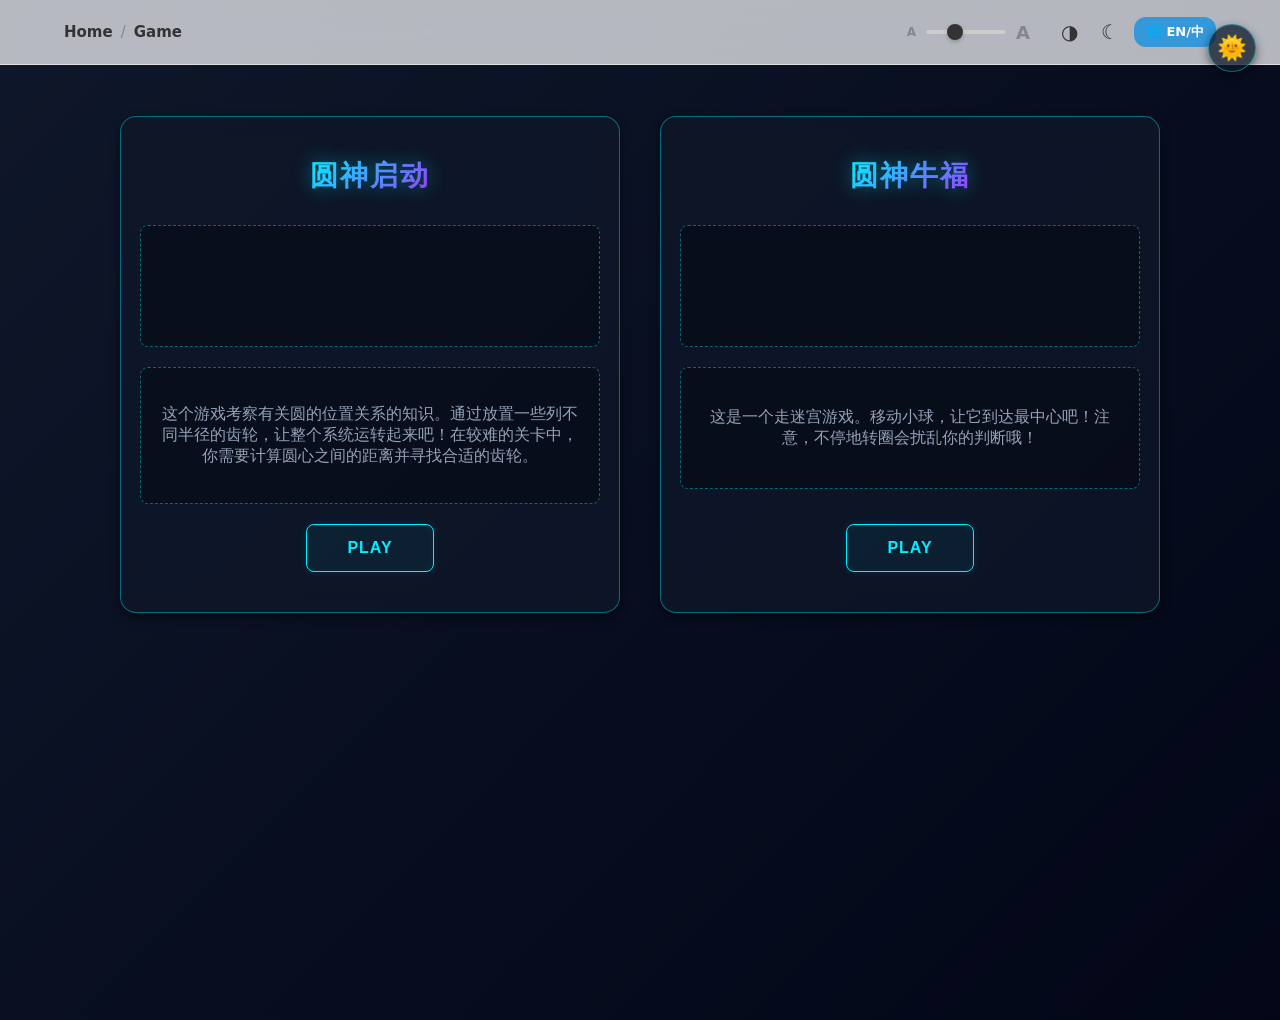
==== commit cf10bc53: "game_page_v4.1.b In this version, dark and light modes are set, corresponding to the cyberpunk style" ====
--- a/game/game_page.html
+++ b/game/game_page.html
@@ -3,13 +3,18 @@
 <head>
 <meta charset="UTF-8">
 <title>Gear Puzzle</title>
-<link rel="stylesheet" href="game_styles.css">
+<link id="themeStyle" rel="stylesheet" href="game_styles_cyber.css">
 <link rel="stylesheet" href="../navbar/navbar.css">
 <script src="../navbar/navbar.js"></script>
 </head>
 <body>
+
 <top-navbar page-type="game" home-link="../index.html"></top-navbar>
-
+<div class="theme-switch-wrapper">
+    <button id="themeToggle" class="theme-btn">
+        <span class="icon" id="themeIcon">🌞</span>
+    </button>
+</div>
 <div id="introContainer" class="intro-container">
     
     <div id="gameIntro" class="game-intro-card">
@@ -99,7 +104,41 @@
 <script src="game_main.js"></script>
 <script src="game_main2.js"></script>
 
+<script src="mouse_effects_cyber.js"></script>
+<script src="mouse_effects_ink.js"></script>
+
 <script>
+
+// --- 主题切换逻辑 ---
+const themeToggle = document.getElementById('themeToggle');
+const themeStyle = document.getElementById('themeStyle');
+const themeIcon = document.getElementById('themeIcon');
+
+// 将变量挂载到 window，设为全局可见
+window.isDarkMode = true; 
+
+// 初始化默认特效
+window.CyberMouseEffect.start();
+
+themeToggle.addEventListener('click', () => {
+    window.isDarkMode = !window.isDarkMode; // 更新全局状态
+    if (window.isDarkMode) {
+        themeStyle.href = 'game_styles_cyber.css';
+        themeIcon.textContent = '🌞'; 
+        window.InkMouseEffect.stop();
+        window.CyberMouseEffect.start();
+    } else {
+        themeStyle.href = 'game_styles_ink.css';
+        themeIcon.textContent = '🌙'; 
+        window.CyberMouseEffect.stop();
+        window.InkMouseEffect.start();
+    }
+    
+    // 切换主题后手动触发一次重绘，让迷宫颜色立刻改变
+    if (typeof draw2 === 'function' && gameStarted2) {
+        draw2();
+    }
+});
 // --- Game 1 绑定 ---
 document.getElementById("startBtn").onclick = startGame;
 document.getElementById("gameExitBtn").onclick = exitGame;
@@ -137,145 +176,5 @@
 };
 </script>
 
-<script>
-(function initCyberpunkRipples() {
-    // 1. 创建全局悬浮 Canvas
-    const rippleCanvas = document.createElement('canvas');
-    rippleCanvas.style.position = 'fixed';
-    rippleCanvas.style.top = '0';
-    rippleCanvas.style.left = '0';
-    rippleCanvas.style.width = '100vw';
-    rippleCanvas.style.height = '100vh';
-    rippleCanvas.style.pointerEvents = 'none'; // 关键：让鼠标穿透，不影响按钮和游戏操作
-    rippleCanvas.style.zIndex = '9999';        // 确保在最顶层
-    document.body.appendChild(rippleCanvas);
-
-    const ctx = rippleCanvas.getContext('2d');
-    let width, height;
-
-    function resize() {
-        width = window.innerWidth;
-        height = window.innerHeight;
-        rippleCanvas.width = width;
-        rippleCanvas.height = height;
-    }
-    window.addEventListener('resize', resize);
-    resize();
-
-    // 2. 核心数据与赛博配色
-    const ripples = [];
-    const cyberColors = [
-        '#00f0ff', // 霓虹青
-        '#b026ff', // 赛博紫
-        '#00ff66', // 终端绿
-        '#ff0055', // 警告红
-        '#ffd700'  // 能量黄
-    ];
-
-    // 3. 单个圆弧类
-    class CyberArc {
-        constructor(baseRadius) {
-            this.radius = baseRadius;
-            this.color = cyberColors[Math.floor(Math.random() * cyberColors.length)];
-            this.lineWidth = Math.random() * 2 + 1.5; // 1.5px - 3.5px
-            
-            // 随机开口方向
-            this.startAngle = Math.random() * Math.PI * 2;
-            
-            // 设定弧长：80% 概率为优弧 (大于半圆)，20% 为劣弧
-            let arcSpan;
-            if (Math.random() < 0.8) {
-                // 优弧：PI 到 1.8 PI 之间
-                arcSpan = Math.PI + Math.random() * Math.PI * 0.8; 
-            } else {
-                // 劣弧：0.2 PI 到 PI 之间
-                arcSpan = Math.PI * 0.2 + Math.random() * Math.PI * 0.8;
-            }
-            this.endAngle = this.startAngle + arcSpan;
-            
-            // 扩散速度
-            this.speed = Math.random() * 2 + 2; 
-        }
-
-        update() {
-            this.radius += this.speed;
-        }
-
-        draw(ctx, x, y, alpha) {
-            ctx.beginPath();
-            ctx.arc(x, y, this.radius, this.startAngle, this.endAngle);
-            ctx.strokeStyle = this.color;
-            ctx.lineWidth = this.lineWidth;
-            ctx.globalAlpha = alpha;
-            
-            // 赛博朋克发光 (Glow) 效果
-            ctx.shadowBlur = 12;
-            ctx.shadowColor = this.color;
-            ctx.stroke();
-            
-            // 叠加一次无阴影的高亮核心线，让光效更锐利
-            ctx.shadowBlur = 0;
-            ctx.stroke();
-        }
-    }
-
-    // 4. 涟漪控制器类 (管理多段同心弧)
-    class Ripple {
-        constructor(x, y) {
-            this.x = x;
-            this.y = y;
-            this.age = 0;
-            this.maxAge = 40 + Math.random() * 20; // 存活 40 - 60 帧
-            this.arcs = [];
-            
-            // 每次点击生成 2 到 4 段同心圆弧
-            let numArcs = Math.floor(Math.random() * 3) + 2; 
-            for (let i = 0; i < numArcs; i++) {
-                // 半径错开，形成同心效果
-                this.arcs.push(new CyberArc(i * 12)); 
-            }
-        }
-
-        update() {
-            this.age++;
-            this.arcs.forEach(arc => arc.update());
-        }
-
-        draw(ctx) {
-            // 计算透明度：随时间抛物线衰减，消失更平滑
-            let progress = this.age / this.maxAge;
-            let alpha = 1 - Math.pow(progress, 2); 
-            if (alpha < 0) alpha = 0;
-
-            this.arcs.forEach(arc => arc.draw(ctx, this.x, this.y, alpha));
-            ctx.globalAlpha = 1.0; // 重置透明度防污染
-        }
-    }
-
-    // 5. 监听全局点击事件
-    window.addEventListener('mousedown', (e) => {
-        // 记录点击时的绝对坐标，传入 Ripple
-        ripples.push(new Ripple(e.clientX, e.clientY));
-    });
-
-    // 6. 动画主循环
-    function animate() {
-        ctx.clearRect(0, 0, width, height);
-        
-        // 倒序遍历，方便删除已结束的动画
-        for (let i = ripples.length - 1; i >= 0; i--) {
-            ripples[i].update();
-            ripples[i].draw(ctx);
-            
-            if (ripples[i].age >= ripples[i].maxAge) {
-                ripples.splice(i, 1);
-            }
-        }
-        requestAnimationFrame(animate);
-    }
-    animate();
-
-})();
-</script>
 </body>
 </html>
--- a/game/game_styles_cyber.css
+++ b/game/game_styles_cyber.css
@@ -0,0 +1,499 @@
+/* =========================
+   1. 全局变量与基础设置 (深空极客风)
+   ========================= */
+:root {
+  /* 赛博朋克霓虹色系 */
+  --primary: #00f0ff;      /* 霓虹青色 */
+  --accent: #b026ff;       /* 赛博亮紫 */
+  --success: #00ff66;      /* 终端亮绿 */
+  
+  /* 深空极客渐变背景 */
+  --bg-gradient: linear-gradient(135deg, #0f172a 0%, #020617 100%);
+  
+  /* 全息玻璃态底色 */
+  --card-bg: rgba(15, 23, 42, 0.75); 
+  
+  /* 科技感发光阴影 */
+  --shadow-sm: 0 4px 10px rgba(0, 0, 0, 0.5);
+  --shadow-lg: 0 20px 40px -5px rgba(0, 0, 0, 0.8), 0 0 15px rgba(0, 240, 255, 0.1);
+  --glow-border: 1px solid rgba(0, 240, 255, 0.4);
+  
+  --anim-bounce: cubic-bezier(0.34, 1.56, 0.64, 1);
+  
+  /* 文本颜色适配暗色模式 */
+  --text-main: #e2e8f0;
+  --text-muted: #94a3b8;
+}
+
+html, body {
+  margin: 0;
+  min-height: 100vh;
+  scroll-behavior: smooth;
+}
+
+body {
+  display: flex;
+  flex-direction: column;
+  align-items: center;
+  justify-content: flex-start;
+  gap: 16px;
+  padding: 80px 24px 40px;
+  background: var(--bg-gradient);
+  color: var(--text-main);
+  /* 使用更具科技感的系统字体组合 */
+  font-family: 'Consolas', 'Segoe UI', system-ui, -apple-system, sans-serif;
+  overflow-x: hidden;
+}
+
+.hidden {
+  display: none !important;
+}
+
+/* =========================
+   2. 科幻动画定义
+   ========================= */
+@keyframes popUp {
+  0% { transform: scale(0.9) translateY(30px); opacity: 0; }
+  100% { transform: scale(1) translateY(0); opacity: 1; }
+}
+
+@keyframes fadeIn {
+  from { opacity: 0; }
+  to { opacity: 1; }
+}
+
+@keyframes slideDown {
+  from { transform: translateY(-20px); opacity: 0; }
+  to { transform: translateY(0); opacity: 1; }
+}
+
+/* HUD 扫描线动画 */
+@keyframes hudScan {
+  0% { transform: translateY(-100%); opacity: 0; }
+  10% { opacity: 1; }
+  90% { opacity: 1; }
+  100% { transform: translateY(400px); opacity: 0; }
+}
+
+/* =========================
+   3. 首页介绍卡片
+   ========================= */
+.intro-container {
+  display: flex;
+  flex-direction: row;
+  justify-content: center;
+  align-items: stretch;
+  gap: 40px;
+  width: 100%;
+  max-width: 1200px;
+  padding: 20px;
+  flex-wrap: wrap;
+  animation: popUp 0.5s var(--anim-bounce) forwards;
+}
+
+.game-intro-card {
+  display: flex;
+  flex-direction: column;
+  align-items: center;
+  width: min(45vw, 500px);
+  min-height: 420px;
+  padding: 40px;
+  background: var(--card-bg);
+  backdrop-filter: blur(12px);
+  border: var(--glow-border);
+  border-radius: 16px; /* 减小圆角，增强硬朗感 */
+  box-shadow: var(--shadow-sm);
+  gap: 20px;
+  box-sizing: border-box;
+  text-align: center;
+  transition: all 0.3s var(--anim-bounce);
+}
+
+.game-intro-card:hover {
+  transform: translateY(-10px) scale(1.02);
+  box-shadow: var(--shadow-lg), 0 0 30px rgba(0, 240, 255, 0.2);
+}
+
+/* 霓虹发光标题 */
+.game-title {
+  font-size: 28px;
+  font-weight: 800;
+  background: linear-gradient(135deg, var(--primary) 0%, var(--accent) 100%);
+  -webkit-background-clip: text;
+  -webkit-text-fill-color: transparent;
+  margin-bottom: 10px;
+  letter-spacing: 2px;
+  text-shadow: 0 0 20px rgba(0, 240, 255, 0.4);
+}
+
+#displayAre, #demoAre, #displayAre2, #demoAre2 {
+  width: 100%;
+  border: 1px dashed rgba(0, 240, 255, 0.4);
+  border-radius: 8px;
+  padding: 20px;
+  background: rgba(0, 0, 0, 0.3);
+  min-height: 80px;
+  display: flex;
+  align-items: center;
+  justify-content: center;
+  color: var(--text-muted);
+  transition: all 0.3s;
+}
+
+.game-intro-card:hover #displayAre, 
+.game-intro-card:hover #displayAre2 {
+  border-color: var(--primary);
+  box-shadow: inset 0 0 15px rgba(0, 240, 255, 0.1);
+}
+
+/* =========================
+   4. 终端风按钮与交互组件
+   ========================= */
+#startBtn, #startBtn2, 
+#resetBtn, #resetBtn2, 
+#gameExitBtn, #gameExitBtn2,
+#retryBtn, #exitBtn {
+  border: 1px solid var(--primary);
+  border-radius: 8px;
+  font-weight: bold;
+  letter-spacing: 1px;
+  text-transform: uppercase;
+  cursor: pointer;
+  transition: all 0.2s var(--anim-bounce);
+}
+
+/* 主操作按钮 (发光线框风格) */
+#startBtn, #startBtn2, 
+#resetBtn, #resetBtn2, 
+#gameExitBtn, #gameExitBtn2,
+#retryBtn {
+  background: rgba(0, 240, 255, 0.05);
+  color: var(--primary);
+  box-shadow: 0 0 10px rgba(0, 240, 255, 0.1), inset 0 0 10px rgba(0, 240, 255, 0.05);
+}
+
+/* 悬停态：荧光填充 */
+#startBtn:hover, #startBtn2:hover, 
+#resetBtn:hover, #resetBtn2:hover, 
+#gameExitBtn:hover, #gameExitBtn2:hover,
+#retryBtn:hover {
+  background: var(--primary);
+  color: #020617;
+  transform: translateY(-2px);
+  box-shadow: 0 0 20px var(--primary), inset 0 0 10px #ffffff;
+}
+
+#startBtn:active, #resetBtn:active, #gameExitBtn:active {
+  transform: translateY(0) scale(0.95);
+}
+
+/* 大型按钮 */
+#startBtn, #startBtn2, #retryBtn {
+  font-size: 16px;
+  padding: 14px 40px;
+  margin-top: auto;
+}
+
+/* 小型工具栏按钮 */
+#resetBtn, #resetBtn2, 
+#gameExitBtn, #gameExitBtn2 {
+  font-size: 14px;
+  padding: 8px 18px; 
+}
+
+/* 弹窗里的次要退出按钮 (暗色金属感) */
+#exitBtn {
+  background: rgba(255, 255, 255, 0.05);
+  color: var(--text-muted);
+  border: 1px solid rgba(255, 255, 255, 0.2);
+}
+#exitBtn:hover { 
+  background: rgba(255, 255, 255, 0.1); 
+  color: #fff;
+  border-color: #fff;
+  transform: translateY(-1px); 
+}
+
+/* 极客风下拉菜单 */
+#difficultySelect, #difficultySelect2 {
+  appearance: none;
+  -webkit-appearance: none;
+  padding: 8px 36px 8px 16px;
+  border: 1px solid rgba(0, 240, 255, 0.4);
+  border-radius: 8px;
+  background-color: rgba(2, 6, 23, 0.8);
+  /* 霓虹青色箭头 */
+  background-image: url("data:image/svg+xml;charset=UTF-8,%3csvg xmlns='http://www.w3.org/2000/svg' viewBox='0 0 24 24' fill='none' stroke='%2300f0ff' stroke-width='2' stroke-linecap='round' stroke-linejoin='round'%3e%3cpolyline points='6 9 12 15 18 9'%3e%3c/polyline%3e%3c/svg%3e");
+  background-repeat: no-repeat;
+  background-position: right 12px center;
+  background-size: 16px;
+  font-size: 14px;
+  font-family: 'Consolas', monospace;
+  font-weight: 600;
+  color: var(--primary);
+  cursor: pointer;
+  outline: none;
+  transition: all 0.2s;
+  box-shadow: 0 0 10px rgba(0, 240, 255, 0.05);
+}
+
+#difficultySelect:hover, #difficultySelect2:hover { 
+  border-color: var(--primary);
+  box-shadow: 0 0 15px rgba(0, 240, 255, 0.2);
+}
+#difficultySelect:focus, #difficultySelect2:focus { 
+  box-shadow: 0 0 0 2px rgba(0, 240, 255, 0.3);
+}
+
+/* =========================
+   5. 游戏区域容器
+   ========================= */
+#gameArea, #gameArea2 {
+  width: min(92vw, 1180px);
+  height: min(85vh, 1000px); 
+  display: flex;
+  flex-direction: column;
+  box-sizing: border-box;
+  padding: 24px;
+  border-radius: 20px;
+  background: var(--card-bg);
+  backdrop-filter: blur(10px);
+  border: var(--glow-border);
+  box-shadow: var(--shadow-lg);
+  gap: 16px;
+  animation: popUp 0.4s var(--anim-bounce) forwards;
+}
+
+#gameArea2 { align-items: center; }
+
+.canvas-wrap {
+  flex: 1;
+  width: 100%;
+  min-height: 0;
+  display: flex;
+  justify-content: center;
+  align-items: center;
+  background: rgba(0, 0, 0, 0.5); /* 压暗画布容器背景 */
+  border-radius: 12px;
+  overflow: hidden;
+  border: 1px solid rgba(255,255,255,0.05);
+}
+
+#gameArea2 .canvas-wrap { max-width: 900px; }
+
+canvas {
+  width: 100%;
+  height: 100%;
+  display: block;
+  transition: opacity 0.3s;
+}
+
+/* =========================
+   6. 顶部工具栏
+   ========================= */
+.game-toolbar {
+  display: grid;
+  grid-template-columns: 1fr auto 1fr;
+  align-items: center;
+  width: 100%;
+  padding-bottom: 12px;
+  border-bottom: 1px solid rgba(0, 240, 255, 0.2);
+  animation: slideDown 0.4s ease-out 0.1s both;
+}
+
+#gameExitBtn, #gameExitBtn2 {
+  justify-self: start; 
+}
+
+.game-toolbar .game-title {
+  font-size: 22px;
+  margin-bottom: 0;
+  justify-self: center;
+}
+
+.toolbar-right {
+  display: flex;
+  align-items: center;
+  gap: 12px;
+  justify-self: end;
+}
+
+/* =========================
+   7. 科幻 HUD 胜利弹窗
+   ========================= */
+.modal {
+  position: fixed;
+  inset: 0;
+  display: flex;
+  align-items: center;
+  justify-content: center;
+  /* 更深的背景遮罩 */
+  background: rgba(2, 6, 23, 0.85);
+  backdrop-filter: blur(8px);
+  z-index: 1000;
+  animation: fadeIn 0.3s ease-out;
+}
+
+.modal-content {
+  position: relative;
+  min-width: 360px;
+  padding: 50px 40px;
+  /* HUD 面板背景 */
+  background: rgba(2, 6, 23, 0.95);
+  /* 科技网格纹理 */
+  background-image: 
+    linear-gradient(rgba(0, 240, 255, 0.05) 1px, transparent 1px),
+    linear-gradient(90deg, rgba(0, 240, 255, 0.05) 1px, transparent 1px);
+  background-size: 20px 20px;
+  border: 2px solid var(--primary);
+  border-radius: 12px;
+  /* 强烈的霓虹内/外发光 */
+  box-shadow: 0 0 40px rgba(0, 240, 255, 0.2), inset 0 0 20px rgba(0, 240, 255, 0.1);
+  text-align: center;
+  overflow: hidden;
+  animation: popUp 0.45s var(--anim-bounce) forwards;
+}
+
+/* 全息扫描线特效 */
+.modal-content::after {
+  content: '';
+  position: absolute;
+  top: 0; left: 0; right: 0; 
+  height: 15px;
+  background: linear-gradient(to bottom, transparent, rgba(0, 240, 255, 0.8), transparent);
+  opacity: 0;
+  pointer-events: none;
+  animation: hudScan 3s linear infinite;
+}
+
+.modal-content h2 {
+  color: var(--primary);
+  text-shadow: 0 0 15px rgba(0, 240, 255, 0.6);
+  letter-spacing: 2px;
+  margin-bottom: 12px;
+}
+
+.modal-content p {
+  color: var(--text-main);
+  font-family: 'Consolas', monospace;
+}
+
+/* 科技感关闭按钮 */
+.modal-close {
+  position: absolute;
+  top: 16px;
+  right: 16px;
+  width: 36px;
+  height: 36px;
+  border: 1px solid rgba(255, 255, 255, 0.2);
+  border-radius: 4px; /* 偏方形更像控制台按钮 */
+  background: transparent;
+  color: var(--text-muted);
+  cursor: pointer;
+  font-size: 20px;
+  transition: all 0.2s;
+  z-index: 2;
+}
+.modal-close:hover { 
+  background: rgba(255, 0, 85, 0.2); 
+  color: #ff0055; 
+  border-color: #ff0055;
+  box-shadow: 0 0 10px rgba(255, 0, 85, 0.4);
+}
+
+.modal-actions {
+  margin-top: 30px;
+  display: flex;
+  justify-content: center;
+  gap: 20px;
+  position: relative;
+  z-index: 2;
+}
+
+/* =========================
+   8. 赛博数据流彩带 (Confetti)
+   ========================= */
+.confetti-wrapper {
+  position: absolute;
+  top: 0; left: 0; width: 100%; height: 100%;
+  pointer-events: none;
+  z-index: 1;
+}
+
+.confetti {
+  position: absolute;
+  width: 4px; /* 变成细长的数据流碎片 */
+  height: 25px;
+  top: -30px;
+  box-shadow: 0 0 10px currentColor; /* 让碎片发光 */
+  animation: fall 2.5s infinite ease-in;
+}
+
+@keyframes fall {
+  0% { transform: translateY(0) scale(1); opacity: 1; }
+  80% { opacity: 1; }
+  100% { transform: translateY(400px) scale(0.5); opacity: 0; }
+}
+
+/* 极客发光配色 */
+.confetti:nth-child(1) { left: 15%; color: var(--primary); background: currentColor; animation-delay: 0s; }
+.confetti:nth-child(2) { left: 35%; color: var(--accent); background: currentColor; animation-delay: 0.3s; }
+.confetti:nth-child(3) { left: 50%; color: var(--success); background: currentColor; animation-delay: 0.8s; }
+.confetti:nth-child(4) { left: 70%; color: #ffd700; background: currentColor; animation-delay: 0.5s; }
+.confetti:nth-child(5) { left: 85%; color: #ff0055; background: currentColor; animation-delay: 1.1s; }
+
+/* =========================
+   9. 老式 CRT 电子屏幕息屏动画
+   ========================= */
+@keyframes crtTurnOff {
+  0% {
+    transform: scale(1, 1);
+    opacity: 1;
+    filter: brightness(1);
+  }
+  50% {
+    /* 第一阶段：Y轴迅速压扁成一条白线 */
+    transform: scale(1, 0.005); 
+    opacity: 1;
+    /* 瞬间爆发出极高的亮度和霓虹光晕 */
+    filter: brightness(5) drop-shadow(0 0 20px #00f0ff); 
+  }
+  100% {
+    /* 第二阶段：X轴也向中心点收缩 (十字收缩) */
+    transform: scale(0, 0); 
+    opacity: 0;
+    filter: brightness(1);
+  }
+}
+
+.crt-off-anim {
+  /* 触发 0.45 秒的息屏动画，使用极速的贝塞尔曲线模仿电流切断 */
+  animation: crtTurnOff 0.45s cubic-bezier(0.25, 0.8, 0.25, 1) forwards !important;
+  pointer-events: none; /* 动画期间禁止任何点击操作 */
+}
+
+.theme-switch-wrapper {
+  position: absolute;
+  top: 24px;
+  right: 24px;
+  z-index: 1000;
+}
+.theme-btn {
+  background: var(--card-bg);
+  border: var(--glow-border);
+  border-radius: 50%;
+  width: 48px;
+  height: 48px;
+  font-size: 24px;
+  cursor: pointer;
+  box-shadow: var(--shadow-sm);
+  color: var(--primary);
+  transition: all 0.3s var(--anim-bounce);
+  display: flex;
+  align-items: center;
+  justify-content: center;
+}
+.theme-btn:hover {
+  transform: scale(1.1) rotate(15deg);
+  box-shadow: 0 0 15px var(--primary);
+}
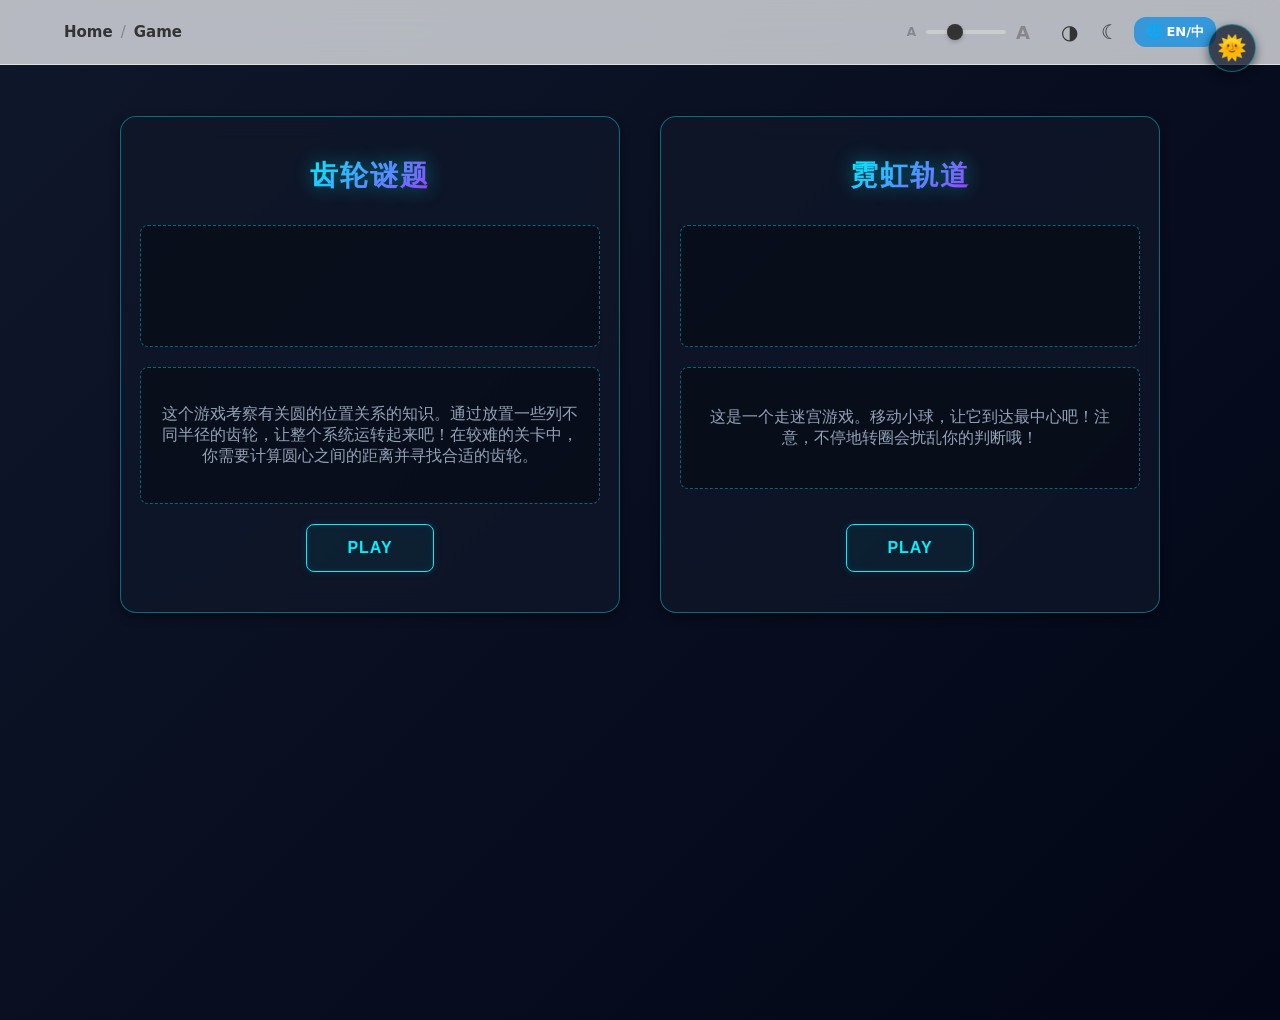
==== commit 1d2bcacf: "game_page_v4.2.b This version has optimized the game performance and reduced a large number of repet" ====
--- a/game/game_page.html
+++ b/game/game_page.html
@@ -18,7 +18,7 @@
 <div id="introContainer" class="intro-container">
     
     <div id="gameIntro" class="game-intro-card">
-        <div class="game-title">圆神启动</div>
+        <div class="game-title">齿轮谜题</div>
         <div id="displayAre"></div>
         <div id="demoAre">
             <p id="gameintro1">这个游戏考察有关圆的位置关系的知识。通过放置一些列不同半径的齿轮，让整个系统运转起来吧！在较难的关卡中，你需要计算圆心之间的距离并寻找合适的齿轮。</p>
@@ -27,7 +27,7 @@
     </div>
 
     <div id="gameIntro2" class="game-intro-card">
-        <div class="game-title">圆神牛福</div>
+        <div class="game-title">霓虹轨道</div>
         <div id="displayAre2"></div>
         <div id="demoAre2">
             <p id="gameintro2">这是一个走迷宫游戏。移动小球，让它到达最中心吧！注意，不停地转圈会扰乱你的判断哦！</p>
@@ -105,7 +105,7 @@
 <script src="game_main2.js"></script>
 
 <script src="mouse_effects_cyber.js"></script>
-<script src="mouse_effects_ink.js"></script>
+<script src="mouse_effects_ios.js"></script>
 
 <script>
 
@@ -114,31 +114,44 @@
 const themeStyle = document.getElementById('themeStyle');
 const themeIcon = document.getElementById('themeIcon');
 
-// 将变量挂载到 window，设为全局可见
 window.isDarkMode = true; 
 
-// 初始化默认特效
-window.CyberMouseEffect.start();
+// 初始化默认特效 (赛博风)
+if(window.CyberMouseEffect) window.CyberMouseEffect.start();
 
 themeToggle.addEventListener('click', () => {
-    window.isDarkMode = !window.isDarkMode; // 更新全局状态
-    if (window.isDarkMode) {
-        themeStyle.href = 'game_styles_cyber.css';
-        themeIcon.textContent = '🌞'; 
-        window.InkMouseEffect.stop();
-        window.CyberMouseEffect.start();
-    } else {
-        themeStyle.href = 'game_styles_ink.css';
-        themeIcon.textContent = '🌙'; 
-        window.CyberMouseEffect.stop();
-        window.InkMouseEffect.start();
-    }
+    window.isDarkMode = !window.isDarkMode; 
     
-    // 切换主题后手动触发一次重绘，让迷宫颜色立刻改变
-    if (typeof draw2 === 'function' && gameStarted2) {
-        draw2();
+    const newHref = window.isDarkMode ? 'game_styles_cyber.css' : 'game_styles_ios.css';
+    const oldHref = themeStyle.href;
+    
+    if (!oldHref.includes(newHref)) {
+        themeStyle.href = newHref;
+        themeIcon.textContent = window.isDarkMode ? '🌞' : '🌙'; 
+        
+        // 核心：等待新 CSS 加载完毕后再执行画布自适应
+        themeStyle.onload = () => {
+            // 切换特效
+            if (window.isDarkMode) {
+                if(window.IOSMouseEffect) window.IOSMouseEffect.stop();
+                if(window.CyberMouseEffect) window.CyberMouseEffect.start();
+            } else {
+                if(window.CyberMouseEffect) window.CyberMouseEffect.stop();
+                if(window.IOSMouseEffect) window.IOSMouseEffect.start();
+            }
+            
+            // 触发画布尺寸重算
+            if (typeof relayoutCurrentGame === 'function' && gameStarted) {
+                relayoutCurrentGame();
+            }
+            if (typeof resizeCanvas2 === 'function' && gameStarted2) {
+                resizeCanvas2();
+                needsRedraw2 = true;
+            }
+        };
     }
 });
+
 // --- Game 1 绑定 ---
 document.getElementById("startBtn").onclick = startGame;
 document.getElementById("gameExitBtn").onclick = exitGame;
@@ -148,33 +161,28 @@
 document.getElementById("gameExitBtn2").onclick = exitGame2;
 document.getElementById("resetBtn2").onclick = restartGame2;
 
-// 监听 Game 2 的难度下拉框切换
 document.getElementById("difficultySelect2").addEventListener("change", function(e) {
-    if (e.target.value === "1") {
-        setDifficulty2('easy');
-    } else if (e.target.value === "2") {
-        setDifficulty2('hard');
-    }
+    if (e.target.value === "1") setDifficulty2('easy');
+    else if (e.target.value === "2") setDifficulty2('hard');
 });
 
 // --- 弹窗逻辑绑定 ---
 document.getElementById("modalCloseBtn").onclick = hideWinModal;
 
-// 根据当前打开的游戏面板决定点击弹窗按钮的行为
 document.getElementById("exitBtn").onclick = function() {
     const area1 = document.getElementById("gameArea");
     const area2 = document.getElementById("gameArea2");
-    if (!area1.classList.contains("hidden")) exitGame();
-    if (!area2.classList.contains("hidden")) exitGame2();
+    if (area1 && !area1.classList.contains("hidden")) exitGame();
+    if (area2 && !area2.classList.contains("hidden")) exitGame2();
 };
 
 document.getElementById("retryBtn").onclick = function() {
     const area1 = document.getElementById("gameArea");
     const area2 = document.getElementById("gameArea2");
-    if (!area1.classList.contains("hidden")) restartGame();
-    if (!area2.classList.contains("hidden")) restartGame2();
+    if (area1 && !area1.classList.contains("hidden")) restartGame();
+    if (area2 && !area2.classList.contains("hidden")) restartGame2();
 };
 </script>
 
 </body>
-</html>
+</html>
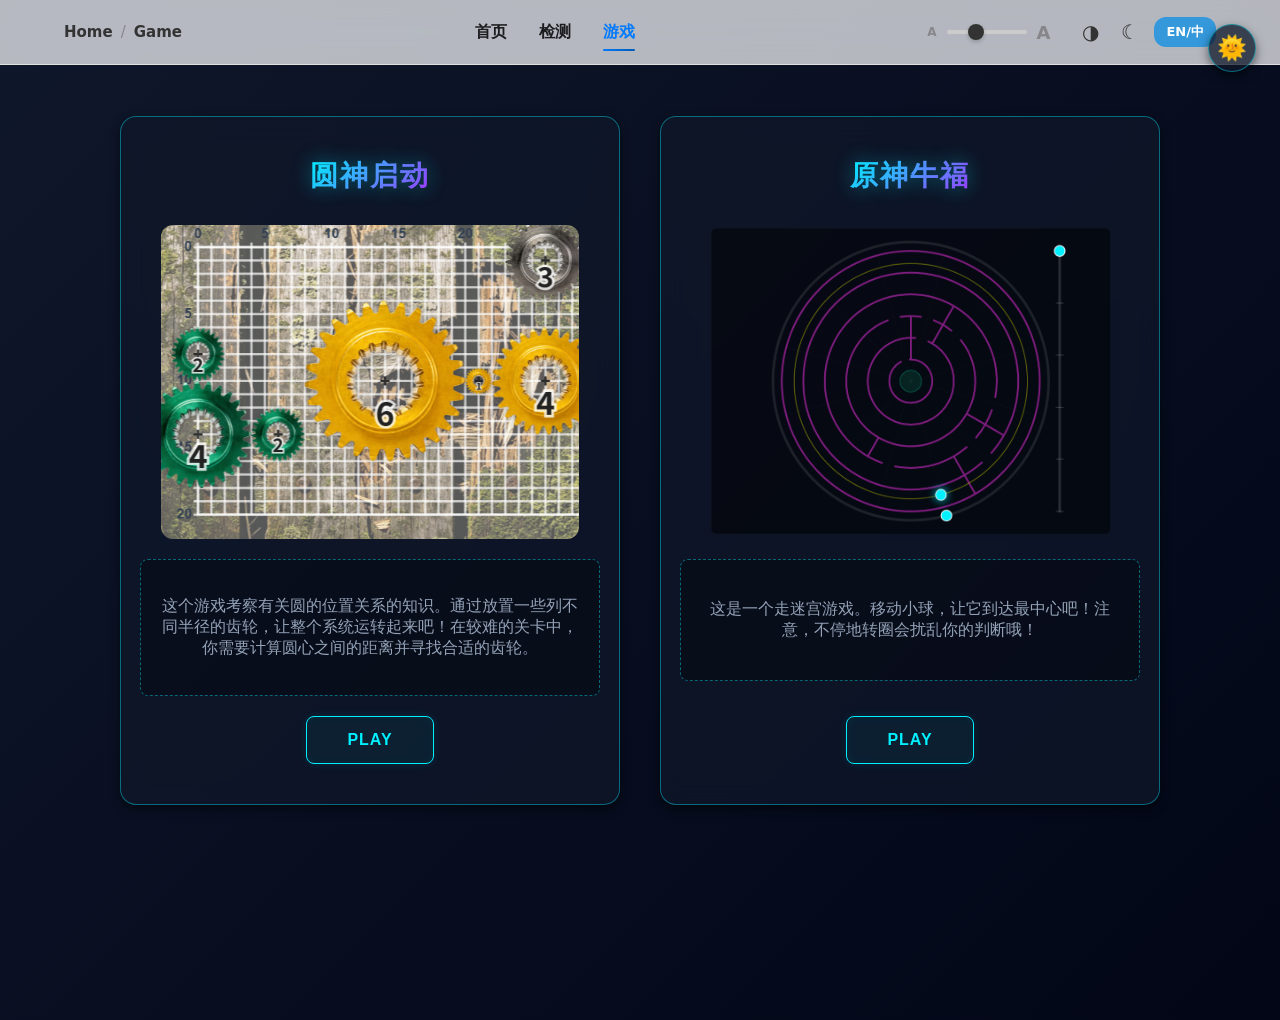
==== commit 5f122289: "game_page_v4.3.b This version has improved the web page content by adding a cover image and rule des" ====
--- a/game/game_page.html
+++ b/game/game_page.html
@@ -1,188 +1,253 @@
 <!DOCTYPE html>
 <html lang="en">
+
 <head>
-<meta charset="UTF-8">
-<title>Gear Puzzle</title>
-<link id="themeStyle" rel="stylesheet" href="game_styles_cyber.css">
-<link rel="stylesheet" href="../navbar/navbar.css">
-<script src="../navbar/navbar.js"></script>
+    <meta charset="UTF-8">
+    <title>Gear Puzzle</title>
+    <link id="themeStyle" rel="stylesheet" href="game_styles_cyber.css">
+    <link rel="stylesheet" href="../navbar/navbar.css">
+    <script src="../navbar/navbar.js"></script>
 </head>
+
 <body>
 
-<top-navbar page-type="game" home-link="../index.html"></top-navbar>
-<div class="theme-switch-wrapper">
-    <button id="themeToggle" class="theme-btn">
-        <span class="icon" id="themeIcon">🌞</span>
-    </button>
-</div>
-<div id="introContainer" class="intro-container">
-    
-    <div id="gameIntro" class="game-intro-card">
-        <div class="game-title">齿轮谜题</div>
-        <div id="displayAre"></div>
-        <div id="demoAre">
-            <p id="gameintro1">这个游戏考察有关圆的位置关系的知识。通过放置一些列不同半径的齿轮，让整个系统运转起来吧！在较难的关卡中，你需要计算圆心之间的距离并寻找合适的齿轮。</p>
-        </div>
-        <button id="startBtn">Play</button>   
-    </div>
-
-    <div id="gameIntro2" class="game-intro-card">
-        <div class="game-title">霓虹轨道</div>
-        <div id="displayAre2"></div>
-        <div id="demoAre2">
-            <p id="gameintro2">这是一个走迷宫游戏。移动小球，让它到达最中心吧！注意，不停地转圈会扰乱你的判断哦！</p>
-        </div>
-        <button id="startBtn2">Play</button>   
-    </div>
-
-</div>
-
-
-<div id="gameArea" class="hidden">
-    <div class="game-toolbar">
-        <button id="gameExitBtn">退出</button>
-        <div class="game-title">Game 1</div>
-        <div class="toolbar-right">
-            <select id="difficultySelect">
-                <option value="1">难度一 (简单)</option>
-                <option value="3">难度二 (困难)</option>
-                <option value="4">难度三 (地狱)</option>
-            </select>
-            <div class="toggle-container">
-                <input type="checkbox" id="markToggle">
-                <label for="markToggle">标记模式</label>
-            </div>
-            <button id="resetBtn">重置地图</button>
-        </div>
-    </div>
-    <div class="canvas-wrap">
-        <canvas id="canvas"></canvas>
-    </div>
-</div>
-
-<div id="gameArea2" class="hidden">
-    <div class="game-toolbar">
-        <button id="gameExitBtn2">退出</button>
-        <div class="game-title">Game 2</div>
-        <div class="toolbar-right">
-            <select id="difficultySelect2">
-                <option value="1">难度一（简单）</option>
-                <option value="2">难度二（困难）</option>
-            </select>
-            <button id="resetBtn2">重置地图</button>
-        </div>
-    </div>
-    <div class="canvas-wrap">
-        <canvas id="canvas2"></canvas>
-    </div>
-    
-</div>
-
-<div id="winModal" class="modal hidden">
-    <div class="modal-content">
-        <div class="confetti-wrapper">
-            <div class="confetti"></div>
-            <div class="confetti"></div>
-            <div class="confetti"></div>
-            <div class="confetti"></div>
-            <div class="confetti"></div>
-        </div>
-
-        <button id="modalCloseBtn" class="modal-close">×</button>
-        
-        <div style="font-size: 50px; margin-bottom: 10px;">🎉</div>
-        <h2 style="color: var(--primary); font-size: 24px;">精彩的表现！</h2>
-        <p style="color: #64748b;">齿轮已完美咬合，关卡解锁成功。</p>
-
-        <div class="modal-actions">
-            <button id="exitBtn" style="background: #f1f5f9; color: #475569; box-shadow: none;">退出</button>
-            <button id="retryBtn">再次挑战</button>
-        </div>
-    </div>
-</div>
-
-<script src="game_main.js"></script>
-<script src="game_main2.js"></script>
-
-<script src="mouse_effects_cyber.js"></script>
-<script src="mouse_effects_ios.js"></script>
-
-<script>
-
-// --- 主题切换逻辑 ---
-const themeToggle = document.getElementById('themeToggle');
-const themeStyle = document.getElementById('themeStyle');
-const themeIcon = document.getElementById('themeIcon');
-
-window.isDarkMode = true; 
-
-// 初始化默认特效 (赛博风)
-if(window.CyberMouseEffect) window.CyberMouseEffect.start();
-
-themeToggle.addEventListener('click', () => {
-    window.isDarkMode = !window.isDarkMode; 
-    
-    const newHref = window.isDarkMode ? 'game_styles_cyber.css' : 'game_styles_ios.css';
-    const oldHref = themeStyle.href;
-    
-    if (!oldHref.includes(newHref)) {
-        themeStyle.href = newHref;
-        themeIcon.textContent = window.isDarkMode ? '🌞' : '🌙'; 
-        
-        // 核心：等待新 CSS 加载完毕后再执行画布自适应
-        themeStyle.onload = () => {
-            // 切换特效
-            if (window.isDarkMode) {
-                if(window.IOSMouseEffect) window.IOSMouseEffect.stop();
-                if(window.CyberMouseEffect) window.CyberMouseEffect.start();
-            } else {
-                if(window.CyberMouseEffect) window.CyberMouseEffect.stop();
-                if(window.IOSMouseEffect) window.IOSMouseEffect.start();
+    <top-navbar page-type="game" home-link="../index.html"></top-navbar>
+    <div class="theme-switch-wrapper">
+        <button id="themeToggle" class="theme-btn">
+            <span class="icon" id="themeIcon">🌞</span>
+        </button>
+    </div>
+    <div id="introContainer" class="intro-container">
+
+        <div id="gameIntro" class="game-intro-card">
+            <div class="game-title">圆神启动</div>
+            <div id="displayAre">
+                <img id="coverGame1" src="source/images/gameIntro_1_cyber.png" alt="Game 1 Cover">
+            </div>
+            <div id="demoAre">
+                <p id="gameintro1">这个游戏考察有关圆的位置关系的知识。通过放置一些列不同半径的齿轮，让整个系统运转起来吧！在较难的关卡中，你需要计算圆心之间的距离并寻找合适的齿轮。</p>
+            </div>
+            <button id="startBtn">Play</button>
+        </div>
+
+        <div id="gameIntro2" class="game-intro-card">
+            <div class="game-title">原神牛福</div>
+            <div id="displayAre2">
+                <img id="coverGame2" src="source/images/gameIntro_2_cyber.png" alt="Game 2 Cover">
+            </div>
+            <div id="demoAre2">
+                <p id="gameintro2">这是一个走迷宫游戏。移动小球，让它到达最中心吧！注意，不停地转圈会扰乱你的判断哦！</p>
+            </div>
+            <button id="startBtn2">Play</button>
+        </div>
+
+    </div>
+
+
+    <div id="gameArea" class="hidden">
+        <div class="game-toolbar">
+            <button id="gameExitBtn">退出</button>
+            <div class="game-title">圆神启动</div>
+            <div class="toolbar-right">
+                <select id="difficultySelect">
+                    <option value="1">难度一 (简单)</option>
+                    <option value="3">难度二 (困难)</option>
+                    <option value="4">难度三 (地狱)</option>
+                </select>
+                <div class="toggle-container">
+                    <input type="checkbox" id="markToggle">
+                    <label for="markToggle">标记模式</label>
+                </div>
+                <button id="resetBtn">重置地图</button>
+                <button id="rulesBtn1" title="游戏规则"
+                    style="border-radius: 50%; width: 26px; height: 26px; font-weight: bold; background: var(--primary, #3b82f6); color: white; border: none; cursor: pointer; display: flex; align-items: center; justify-content: center; font-size: 14px; padding: 0;">?</button>
+            </div>
+        </div>
+        <div class="canvas-wrap">
+            <canvas id="canvas"></canvas>
+        </div>
+    </div>
+
+    <div id="gameArea2" class="hidden">
+        <div class="game-toolbar">
+            <button id="gameExitBtn2">退出</button>
+            <div class="game-title">原神牛福</div>
+            <div class="toolbar-right">
+                <select id="difficultySelect2">
+                    <option value="1">难度一（简单）</option>
+                    <option value="2">难度二（困难）</option>
+                </select>
+                <button id="resetBtn2">重置地图</button>
+                <button id="rulesBtn2" title="游戏规则"
+                    style="border-radius: 50%; width: 26px; height: 26px; font-weight: bold; background: var(--primary, #3b82f6); color: white; border: none; cursor: pointer; display: flex; align-items: center; justify-content: center; font-size: 14px; padding: 0;">?</button>
+            </div>
+        </div>
+        <div class="canvas-wrap">
+            <canvas id="canvas2"></canvas>
+        </div>
+    </div>
+
+    <div id="winModal" class="modal hidden">
+        <div class="modal-content">
+            <div class="confetti-wrapper">
+                <div class="confetti"></div>
+                <div class="confetti"></div>
+                <div class="confetti"></div>
+                <div class="confetti"></div>
+                <div class="confetti"></div>
+            </div>
+
+            <button id="modalCloseBtn" class="modal-close">×</button>
+
+            <div style="font-size: 50px; margin-bottom: 10px;">🎉</div>
+            <h2 style="color: var(--primary); font-size: 48px;">胜利！</h2>
+
+            <div class="modal-actions">
+                <button id="exitBtn" style="background: #f1f5f9; color: #475569; box-shadow: none;">退出</button>
+                <button id="retryBtn">再次挑战</button>
+            </div>
+        </div>
+    </div>
+
+    <div id="rulesModal" class="modal hidden">
+        <div class="modal-content" style="max-width: 400px; text-align: left;">
+            <button id="rulesModalCloseBtn" class="modal-close">×</button>
+            <h2 id="rulesModalTitle"
+                style="color: var(--primary); font-size: 24px; text-align: center; margin-bottom: 20px;">游戏规则</h2>
+            <p id="rulesModalContent" style="color: var(--text-main, #64748b); line-height: 1.6; font-size: 16px;">
+                在这里填写游戏规则...</p>
+        </div>
+    </div>
+
+    <script src="game_main.js"></script>
+    <script src="game_main2.js"></script>
+
+    <script src="mouse_effects_cyber.js"></script>
+    <script src="mouse_effects_ios.js"></script>
+
+    <script>
+
+        // --- 主题切换逻辑 ---
+        const themeToggle = document.getElementById('themeToggle');
+        const themeStyle = document.getElementById('themeStyle');
+        const themeIcon = document.getElementById('themeIcon');
+
+        const coverGame1 = document.getElementById('coverGame1');
+        const coverGame2 = document.getElementById('coverGame2');
+
+        window.isDarkMode = true;
+
+        if (window.CyberMouseEffect) window.CyberMouseEffect.start();
+
+        themeToggle.addEventListener('click', () => {
+            window.isDarkMode = !window.isDarkMode;
+
+            const newHref = window.isDarkMode ? 'game_styles_cyber.css' : 'game_styles_ios.css';
+            const oldHref = themeStyle.href;
+
+            if (!oldHref.includes(newHref)) {
+                themeStyle.href = newHref;
+                themeIcon.textContent = window.isDarkMode ? '🌞' : '🌙';
+
+                // 核心：动态替换封面图片
+                if (window.isDarkMode) {
+                    coverGame1.src = 'source/images/gameIntro_1_cyber.png';
+                    coverGame2.src = 'source/images/gameIntro_2_cyber.png';
+                } else {
+                    coverGame1.src = 'source/images/gameIntro_1_ios.png';
+                    coverGame2.src = 'source/images/gameIntro_2_ios.png';
+                }
+
+                themeStyle.onload = () => {
+                    // 切换特效
+                    if (window.isDarkMode) {
+                        if (window.IOSMouseEffect) window.IOSMouseEffect.stop();
+                        if (window.CyberMouseEffect) window.CyberMouseEffect.start();
+                    } else {
+                        if (window.CyberMouseEffect) window.CyberMouseEffect.stop();
+                        if (window.IOSMouseEffect) window.IOSMouseEffect.start();
+                    }
+
+                    // ... (下方保留你原有的画布尺寸重算逻辑)
+                    if (typeof relayoutCurrentGame === 'function' && gameStarted) {
+                        relayoutCurrentGame();
+                    }
+                    if (typeof resizeCanvas2 === 'function' && gameStarted2) {
+                        resizeCanvas2();
+                        needsRedraw2 = true;
+                    }
+                };
             }
+        });
+
+        // --- Game 1 绑定 ---
+        document.getElementById("startBtn").onclick = startGame;
+        document.getElementById("gameExitBtn").onclick = exitGame;
+
+        // --- Game 2 绑定 ---
+        document.getElementById("startBtn2").onclick = startGame2;
+        document.getElementById("gameExitBtn2").onclick = exitGame2;
+        document.getElementById("resetBtn2").onclick = restartGame2;
+
+        document.getElementById("difficultySelect2").addEventListener("change", function (e) {
+            if (e.target.value === "1") setDifficulty2('easy');
+            else if (e.target.value === "2") setDifficulty2('hard');
+        });
+
+        // --- 弹窗逻辑绑定 ---
+        document.getElementById("modalCloseBtn").onclick = hideWinModal;
+
+        document.getElementById("exitBtn").onclick = function () {
+            const area1 = document.getElementById("gameArea");
+            const area2 = document.getElementById("gameArea2");
+            if (area1 && !area1.classList.contains("hidden")) exitGame();
+            if (area2 && !area2.classList.contains("hidden")) exitGame2();
+        };
+
+        document.getElementById("retryBtn").onclick = function () {
+            const area1 = document.getElementById("gameArea");
+            const area2 = document.getElementById("gameArea2");
+            if (area1 && !area1.classList.contains("hidden")) restartGame();
+            if (area2 && !area2.classList.contains("hidden")) restartGame2();
+        };
+
+        const rulesModal = document.getElementById("rulesModal");
+        const rulesModalTitle = document.getElementById("rulesModalTitle");
+        const rulesModalContent = document.getElementById("rulesModalContent");
+
+        document.getElementById("rulesModalCloseBtn").onclick = function () {
+            rulesModal.classList.add("hidden");
+        };
+
+        // 游戏一规则
+        document.getElementById("rulesBtn1").onclick = function() {
+            rulesModalTitle.textContent = "圆神启动 - 规则";
             
-            // 触发画布尺寸重算
-            if (typeof relayoutCurrentGame === 'function' && gameStarted) {
-                relayoutCurrentGame();
-            }
-            if (typeof resizeCanvas2 === 'function' && gameStarted2) {
-                resizeCanvas2();
-                needsRedraw2 = true;
-            }
-        };
-    }
-});
-
-// --- Game 1 绑定 ---
-document.getElementById("startBtn").onclick = startGame;
-document.getElementById("gameExitBtn").onclick = exitGame;
-
-// --- Game 2 绑定 ---
-document.getElementById("startBtn2").onclick = startGame2;
-document.getElementById("gameExitBtn2").onclick = exitGame2;
-document.getElementById("resetBtn2").onclick = restartGame2;
-
-document.getElementById("difficultySelect2").addEventListener("change", function(e) {
-    if (e.target.value === "1") setDifficulty2('easy');
-    else if (e.target.value === "2") setDifficulty2('hard');
-});
-
-// --- 弹窗逻辑绑定 ---
-document.getElementById("modalCloseBtn").onclick = hideWinModal;
-
-document.getElementById("exitBtn").onclick = function() {
-    const area1 = document.getElementById("gameArea");
-    const area2 = document.getElementById("gameArea2");
-    if (area1 && !area1.classList.contains("hidden")) exitGame();
-    if (area2 && !area2.classList.contains("hidden")) exitGame2();
-};
-
-document.getElementById("retryBtn").onclick = function() {
-    const area1 = document.getElementById("gameArea");
-    const area2 = document.getElementById("gameArea2");
-    if (area1 && !area1.classList.contains("hidden")) restartGame();
-    if (area2 && !area2.classList.contains("hidden")) restartGame2();
-};
-</script>
+            rulesModalContent.innerHTML = 
+                "1.玩家需要将托盘中的齿轮放置到地图节点上，齿轮全部联通后即可通关。<br><br>" + 
+                "2.齿轮只能放置在地图网格的结点处，齿轮会显示半径，可以通过圆心位置和半径判断圆的位置关系。<br><br>" + 
+                "3.齿轮会根据状态改变颜色：<br>蓝色代表可以拖动的齿轮；<br>灰色代表固定在地图上的齿轮；<br>黄色代表至少有一个齿轮与该齿轮相切；<br>绿色代表该齿轮与头部齿轮之间已正确相连；<br>红色代表该齿轮与别的齿轮重合。<br><br>" +
+                "4.游戏有三个难度选项，简单难度下只会出现整数半径齿轮，困难和地狱难则会出现带根号的半径，需要玩家仔细计算。地狱难度的半径会更复杂哦！<br><br>" +
+                "5.打开“标记模式”可以在地图结点上点击以标记结点，再次点击即可取消。同时会显示鼠标所指结点的坐标，以方便玩家计算。<br><br>" +
+                "6.每次地图都为随机生成，可以点击“重置地图”来重新加载地图。<br>";
+                
+            rulesModal.classList.remove("hidden");
+        };
+
+        // 游戏二规则
+        document.getElementById("rulesBtn2").onclick = function() {
+            rulesModalTitle.textContent = "原神牛福 - 规则";
+            
+            rulesModalContent.innerHTML = 
+                "1.玩家需要操控圆点走到迷宫中心来获得胜利。<br><br>" + 
+                "2.拖动地图外的滑块可以操控小球的位置，拖动地图右侧的滑块可以控制小球向内/外移动。<br>同时，玩家也可以用鼠标滚轮操控小球内外移动，滚轮上滑向外，下滑向内。<br><br>" + 
+                "3.游戏有两个难度选项，简单模式层级更少，困难模式层级更多。<br><br>" +
+                "4.每次地图为随机生成，可以点击“重置地图”来重新加载地图。<br>";
+                
+            rulesModal.classList.remove("hidden");
+        };
+    </script>
 
 </body>
+
 </html>
--- a/game/game_styles_cyber.css
+++ b/game/game_styles_cyber.css
@@ -496,4 +496,31 @@
 .theme-btn:hover {
   transform: scale(1.1) rotate(15deg);
   box-shadow: 0 0 15px var(--primary);
+}
+
+#displayAre, #displayAre2 {
+  padding: 0; /* 去除内边距，让图片完全铺满边框 */
+  overflow: hidden; /* 隐藏图片超出的直角 */
+  border: none; /* 如果你觉得保留之前的虚线框不好看，可以改成 none */
+}
+
+#displayAre, #displayAre2 {
+    width: 100%;           /* 宽度占满卡片 */
+    aspect-ratio: 4 / 3;  /* 强制 4:3 比例，这是保持一样大小的关键 */
+    overflow: hidden;      /* 隐藏图片溢出部分 */
+    padding: 0;            /* 移除内边距 */
+    border-radius: 12px;   /* 适配 iOS 或赛博风的圆角 */
+    background: #000;      /* 黑色底色防止图片加载前的闪烁 */
+    display: flex;
+    align-items: center;
+    justify-content: center;
+}
+
+/* 统一图片样式 */
+#displayAre img, #displayAre2 img {
+    width: 100%;
+    height: 100%;
+    object-fit: cover;     /* 填充整个区域并自动裁剪，保持比例一致 */
+    display: block;
+    transition: opacity 0.3s ease; /* 切换主题时的平滑过渡 */
 }
--- a/navbar/navbar.css
+++ b/navbar/navbar.css
@@ -9,6 +9,15 @@
     padding: 0 5%; z-index: 1000; transition: background 0.3s, border-color 0.3s;
 }
 :root[data-theme="dark"] .top-navbar { background: rgba(28, 28, 30, 0.7); border-bottom-color: rgba(255, 255, 255, 0.1); }
+
+.top-navbar .nav-menu { display: flex; gap: 2rem; align-items: center; }
+.top-navbar .nav-link { color: var(--text-primary, #1C1C1E); text-decoration: none; font-weight: 600; transition: color 0.3s ease, transform 0.3s ease; position: relative; padding: 0.5rem 0; overflow: hidden; }
+.top-navbar .nav-link:hover { color: var(--primary-color, #007AFF); transform: translateY(-2px); }
+.top-navbar .nav-link::after { content: ''; position: absolute; bottom: 0; left: 0; width: 0; height: 2px; background: var(--gradient-primary, linear-gradient(135deg, #007AFF 0%, #005bb5 100%)); border-radius: 1px; transition: width 0.3s ease; }
+.top-navbar .nav-link:hover::after { width: 100%; }
+.top-navbar .nav-link.active { color: var(--primary-color, #007AFF); }
+.top-navbar .nav-link.active::after { width: 100%; }
+:root[data-theme="dark"] .top-navbar .nav-link { color: var(--text-primary, #F5F5F7); }
 
 .breadcrumb { font-size: 0.9375rem; font-weight: 600; color: var(--text-primary, #333); display: flex; align-items: center; gap: 8px; cursor: pointer; }
 .bc-item { transition: opacity 0.2s; }
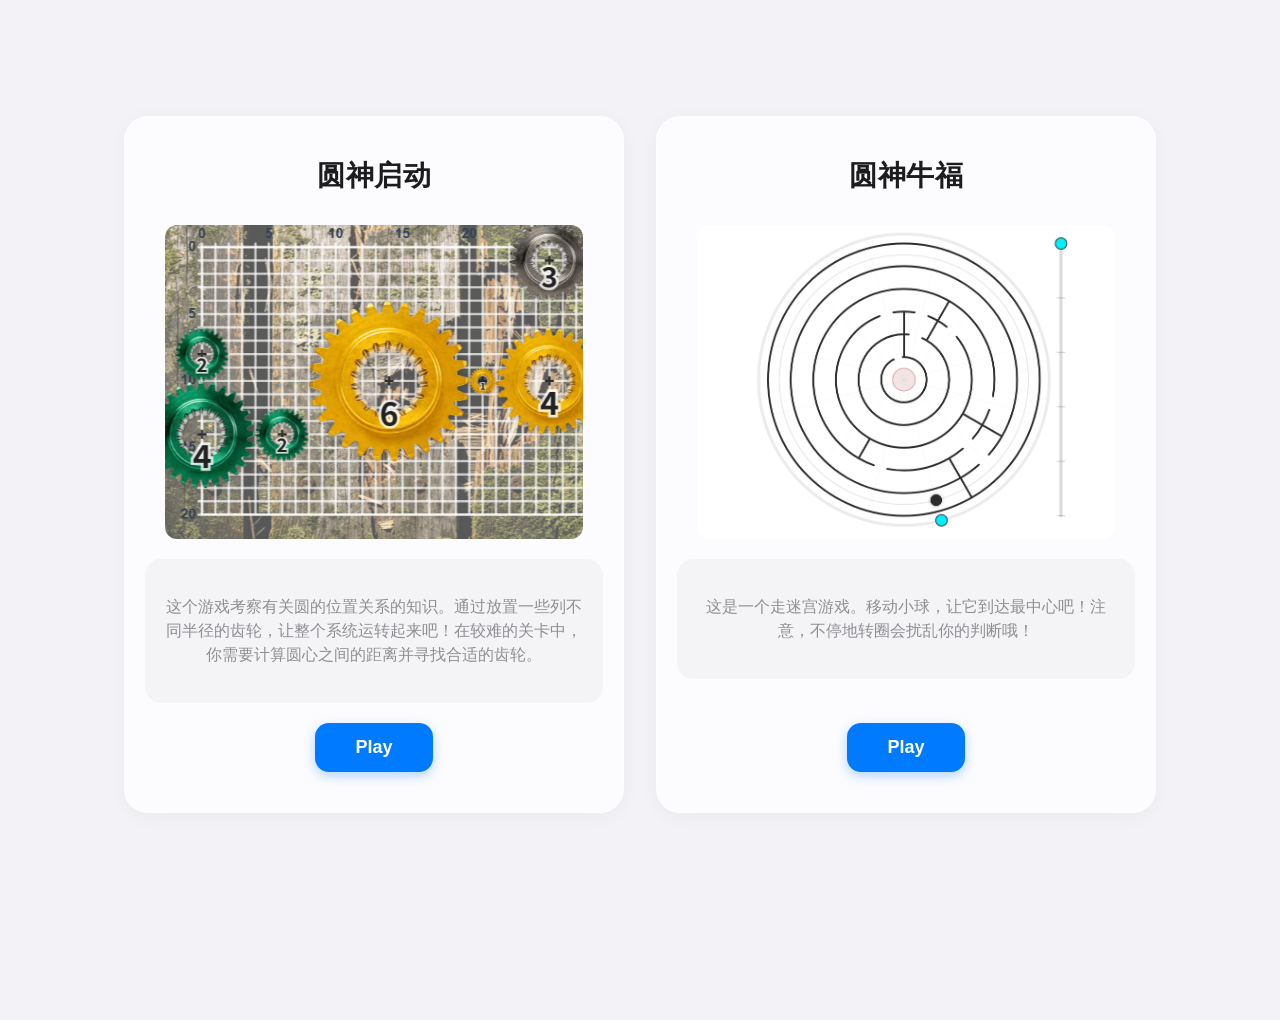
==== commit 8d1aca2d: "game_page_v4.4.b This version is adapted to the latest navigation bar, and details and remaining fun" ====
--- a/game/game_page.html
+++ b/game/game_page.html
@@ -3,66 +3,62 @@
 
 <head>
     <meta charset="UTF-8">
-    <title>Gear Puzzle</title>
-    <link id="themeStyle" rel="stylesheet" href="game_styles_cyber.css">
-    <link rel="stylesheet" href="../navbar/navbar.css">
-    <script src="../navbar/navbar.js"></script>
+    <meta name="viewport" content="width=device-width, initial-scale=1.0, maximum-scale=1.0, user-scalable=no">
+    <title>Circle-learning-games</title>
+    <link id="themeStyle" rel="stylesheet" href="game_styles_ios.css">
+    <link rel="stylesheet" href="../global/navbar.css">
+    <script src="../global/navbar.js"></script>
 </head>
 
 <body>
 
-    <top-navbar page-type="game" home-link="../index.html"></top-navbar>
-    <div class="theme-switch-wrapper">
-        <button id="themeToggle" class="theme-btn">
-            <span class="icon" id="themeIcon">🌞</span>
-        </button>
-    </div>
+    <top-navbar page-type="game" home-link="../index/index.html"></top-navbar>
+
     <div id="introContainer" class="intro-container">
-
         <div id="gameIntro" class="game-intro-card">
-            <div class="game-title">圆神启动</div>
+            <div class="game-title" data-i18n="game1.title">圆神启动</div>
             <div id="displayAre">
-                <img id="coverGame1" src="source/images/gameIntro_1_cyber.png" alt="Game 1 Cover">
+                <img id="coverGame1" src="source/images/gameIntro_1_ios.png" alt="Game 1 Cover">
             </div>
             <div id="demoAre">
-                <p id="gameintro1">这个游戏考察有关圆的位置关系的知识。通过放置一些列不同半径的齿轮，让整个系统运转起来吧！在较难的关卡中，你需要计算圆心之间的距离并寻找合适的齿轮。</p>
-            </div>
-            <button id="startBtn">Play</button>
+                <p id="gameintro1" data-i18n="game1.desc">
+                    这个游戏考察有关圆的位置关系的知识。通过放置一些列不同半径的齿轮，让整个系统运转起来吧！在较难的关卡中，你需要计算圆心之间的距离并寻找合适的齿轮。</p>
+            </div>
+            <button id="startBtn" data-i18n="game.playBtn">Play</button>
         </div>
 
         <div id="gameIntro2" class="game-intro-card">
-            <div class="game-title">原神牛福</div>
+            <div class="game-title" data-i18n="game2.title">圆神牛福</div>
             <div id="displayAre2">
-                <img id="coverGame2" src="source/images/gameIntro_2_cyber.png" alt="Game 2 Cover">
+                <img id="coverGame2" src="source/images/gameIntro_2_ios.png" alt="Game 2 Cover">
             </div>
             <div id="demoAre2">
-                <p id="gameintro2">这是一个走迷宫游戏。移动小球，让它到达最中心吧！注意，不停地转圈会扰乱你的判断哦！</p>
-            </div>
-            <button id="startBtn2">Play</button>
-        </div>
-
-    </div>
-
+                <p id="gameintro2" data-i18n="game2.desc">这是一个走迷宫游戏。移动小球，让它到达最中心吧！注意，不停地转圈会扰乱你的判断哦！</p>
+            </div>
+            <button id="startBtn2" data-i18n="game.playBtn">Play</button>
+        </div>
+    </div>
 
     <div id="gameArea" class="hidden">
         <div class="game-toolbar">
-            <button id="gameExitBtn">退出</button>
-            <div class="game-title">圆神启动</div>
+            <button id="gameExitBtn" data-i18n="toolbar.exit">退出</button>
+            <div class="game-title" data-i18n="game1.title">圆神启动</div>
             <div class="toolbar-right">
                 <select id="difficultySelect">
-                    <option value="1">难度一 (简单)</option>
-                    <option value="3">难度二 (困难)</option>
-                    <option value="4">难度三 (地狱)</option>
+                    <option value="1" data-i18n="toolbar.diff1_easy">难度一 (简单)</option>
+                    <option value="3" data-i18n="toolbar.diff1_hard">难度二 (困难)</option>
+                    <option value="4" data-i18n="toolbar.diff1_hell">难度三 (地狱)</option>
                 </select>
                 <div class="toggle-container">
                     <input type="checkbox" id="markToggle">
-                    <label for="markToggle">标记模式</label>
+                    <label for="markToggle" data-i18n="toolbar.markToggle">标记模式</label>
                 </div>
-                <button id="resetBtn">重置地图</button>
+                <button id="resetBtn" data-i18n="toolbar.resetMap">重置地图</button>
                 <button id="rulesBtn1" title="游戏规则"
                     style="border-radius: 50%; width: 26px; height: 26px; font-weight: bold; background: var(--primary, #3b82f6); color: white; border: none; cursor: pointer; display: flex; align-items: center; justify-content: center; font-size: 14px; padding: 0;">?</button>
             </div>
         </div>
+
         <div class="canvas-wrap">
             <canvas id="canvas"></canvas>
         </div>
@@ -70,18 +66,19 @@
 
     <div id="gameArea2" class="hidden">
         <div class="game-toolbar">
-            <button id="gameExitBtn2">退出</button>
-            <div class="game-title">原神牛福</div>
+            <button id="gameExitBtn2" data-i18n="toolbar.exit">退出</button>
+            <div class="game-title" data-i18n="game2.title">圆神牛福</div>
             <div class="toolbar-right">
                 <select id="difficultySelect2">
-                    <option value="1">难度一（简单）</option>
-                    <option value="2">难度二（困难）</option>
+                    <option value="1" data-i18n="toolbar.diff2_easy">难度一（简单）</option>
+                    <option value="2" data-i18n="toolbar.diff2_hard">难度二（困难）</option>
                 </select>
-                <button id="resetBtn2">重置地图</button>
+                <button id="resetBtn2" data-i18n="toolbar.resetMap">重置地图</button>
                 <button id="rulesBtn2" title="游戏规则"
                     style="border-radius: 50%; width: 26px; height: 26px; font-weight: bold; background: var(--primary, #3b82f6); color: white; border: none; cursor: pointer; display: flex; align-items: center; justify-content: center; font-size: 14px; padding: 0;">?</button>
             </div>
         </div>
+
         <div class="canvas-wrap">
             <canvas id="canvas2"></canvas>
         </div>
@@ -89,6 +86,7 @@
 
     <div id="winModal" class="modal hidden">
         <div class="modal-content">
+
             <div class="confetti-wrapper">
                 <div class="confetti"></div>
                 <div class="confetti"></div>
@@ -96,156 +94,282 @@
                 <div class="confetti"></div>
                 <div class="confetti"></div>
             </div>
-
             <button id="modalCloseBtn" class="modal-close">×</button>
-
             <div style="font-size: 50px; margin-bottom: 10px;">🎉</div>
-            <h2 style="color: var(--primary); font-size: 48px;">胜利！</h2>
+            <h2 style="color: var(--primary); font-size: 48px;" data-i18n="modal.winTitle">胜利！</h2>
 
             <div class="modal-actions">
-                <button id="exitBtn" style="background: #f1f5f9; color: #475569; box-shadow: none;">退出</button>
-                <button id="retryBtn">再次挑战</button>
-            </div>
-        </div>
-    </div>
+                <button id="exitBtn" style="background: #f1f5f9; color: #475569; box-shadow: none;"
+                    data-i18n="modal.exit">退出</button>
+                <button id="retryBtn" data-i18n="modal.retry">再次挑战</button>
+            </div>
+        </div>
+    </div>
+
 
     <div id="rulesModal" class="modal hidden">
         <div class="modal-content" style="max-width: 400px; text-align: left;">
             <button id="rulesModalCloseBtn" class="modal-close">×</button>
             <h2 id="rulesModalTitle"
                 style="color: var(--primary); font-size: 24px; text-align: center; margin-bottom: 20px;">游戏规则</h2>
-            <p id="rulesModalContent" style="color: var(--text-main, #64748b); line-height: 1.6; font-size: 16px;">
-                在这里填写游戏规则...</p>
-        </div>
-    </div>
+            <p id="rulesModalContent" style="color: var(--text-main, #64748b); line-height: 1.6; font-size: 16px;"></p>
+        </div>
+    </div>
+
+    <script>
+        // --- 国际化 (i18n) 字典配置 ---
+        const translations = {
+            zh: {
+                "nav.home": "首页",
+                "nav.quiz": "检测",
+                "nav.game": "游戏",
+                "game1.title": "圆神启动",
+                "game1.desc": "这个游戏考察有关圆的位置关系的知识。通过放置一些列不同半径的齿轮，让整个系统运转起来吧！在较难的关卡中，你需要计算圆心之间的距离并寻找合适的齿轮。",
+                "game2.title": "圆神牛福",
+                "game2.desc": "这是一个走迷宫游戏。移动小球，让它到达最中心吧！注意，不停地转圈会扰乱你的判断哦！",
+                "game.playBtn": "Play",
+                "toolbar.exit": "退出",
+                "toolbar.diff1_easy": "难度一 (简单)",
+                "toolbar.diff1_hard": "难度二 (困难)",
+                "toolbar.diff1_hell": "难度三 (地狱)",
+                "toolbar.diff2_easy": "难度一（简单）",
+                "toolbar.diff2_hard": "难度二（困难）",
+                "toolbar.markToggle": "标记模式",
+                "toolbar.resetMap": "重置地图",
+                "modal.winTitle": "胜利！",
+                "modal.exit": "退出",
+                "modal.retry": "再次挑战",
+                "rules1.title": "圆神启动 - 规则",
+                "rules1.content": "1.玩家需要将托盘中的齿轮放置到地图节点上，齿轮全部联通后即可通关。<br><br>2.齿轮只能放置在地图网格的结点处，齿轮会显示半径，可以通过圆心位置和半径判断圆的位置关系。<br><br>3.齿轮会根据状态改变颜色：<br>蓝色代表可以拖动的齿轮；<br>灰色代表固定在地图上的齿轮；<br>黄色代表至少有一个齿轮与该齿轮相切；<br>绿色代表该齿轮与头部齿轮之间已正确相连；<br>红色代表该齿轮与别的齿轮重合。<br><br>4.游戏有三个难度选项，简单难度下只会出现整数半径齿轮，困难和地狱难则会出现带根号的半径，需要玩家仔细计算。地狱难度的半径会更复杂哦！<br><br>5.打开“标记模式”可以在地图结点上点击以标记结点，再次点击即可取消。同时会显示鼠标所指结点的坐标，以方便玩家计算。<br><br>6.每次地图都为随机生成，可以点击“重置地图”来重新加载地图。<br>",
+                "rules2.title": "圆神牛福 - 规则",
+                "rules2.content": "1.玩家需要操控圆点走到迷宫中心来获得胜利。<br><br>2.拖动地图外的滑块可以操控小球的位置，拖动地图右侧的滑块可以控制小球向内/外移动。<br>同时，玩家也可以用鼠标滚轮操控小球内外移动，滚轮上滑向外，下滑向内。<br><br>3.游戏有两个难度选项，简单模式层级更少，困难模式层级更多。<br><br>4.每次地图为随机生成，可以点击“重置地图”来重新加载地图。<br>"
+            },
+            en: {
+                "nav.home": "Home",
+                "nav.quiz": "Quiz",
+                "nav.game": "Game",
+                "game1.title": "Gear Puzzle",
+                "game1.desc": "This game tests your knowledge of the positional relationships of circles. Place gears of varying radii to make the system run! In harder levels, calculate the distance between centers to find the right gears.",
+                "game2.title": "Maze Wanderer",
+                "game2.desc": "A maze navigation game. Move the ball to the center! Be careful, spinning in circles might mess up your sense of direction!",
+                "game.playBtn": "Play",
+                "toolbar.exit": "Exit",
+                "toolbar.diff1_easy": "Difficulty 1 (Easy)",
+                "toolbar.diff1_hard": "Difficulty 2 (Hard)",
+                "toolbar.diff1_hell": "Difficulty 3 (Hell)",
+                "toolbar.diff2_easy": "Difficulty 1 (Easy)",
+                "toolbar.diff2_hard": "Difficulty 2 (Hard)",
+                "toolbar.markToggle": "Mark Mode",
+                "toolbar.resetMap": "Reset Map",
+                "modal.winTitle": "Victory!",
+                "modal.exit": "Exit",
+                "modal.retry": "Retry",
+                "rules1.title": "Gear Puzzle - Rules",
+                "rules1.content": "1. Place gears from the tray onto map nodes. Connect all gears to win.<br><br>2. Gears can only be placed on grid nodes. Radii are displayed to help judge positional relationships.<br><br>3. Gear colors indicate status:<br>Blue: Draggable<br>Gray: Fixed<br>Yellow: Touching at least one gear<br>Green: Correctly connected to the head gear<br>Red: Overlapping.<br><br>4. Three difficulties: Easy (integer radii), Hard/Hell (square root radii requiring calculation).<br><br>5. 'Mark Mode' lets you click nodes to mark them and see their coordinates.<br><br>6. Maps are randomly generated. Click 'Reset Map' to reload.<br>",
+                "rules2.title": "Maze Wanderer - Rules",
+                "rules2.content": "1. Control the dot to reach the center of the maze to win.<br><br>2. Drag outer sliders to control position, and the right slider for inward/outward movement. Mouse wheel also works (scroll up to move out, down to move in).<br><br>3. Two difficulties: Easy (fewer layers) and Hard (more layers).<br><br>4. Maps are randomly generated. Click 'Reset Map' to reload.<br>"
+            }
+        };
+
+        // 初始化语言（从 localStorage 读取，默认为 zh）
+        let currentLang = localStorage.getItem('app_lang') || 'zh';
+
+        // 核心更新视图函数
+        function updatePageLanguage() {
+            document.querySelectorAll('[data-i18n]').forEach(el => {
+                const key = el.getAttribute('data-i18n');
+                if (translations[currentLang][key]) {
+                    el.innerHTML = translations[currentLang][key];
+                }
+            });
+        }
+
+        // 暴露给 navbar.js 的全局切换函数
+        window.toggleLanguage = function () {
+            currentLang = currentLang === 'zh' ? 'en' : 'zh';
+            localStorage.setItem('app_lang', currentLang); // 持久化
+            updatePageLanguage();
+            // 同步更新导航栏语言切换按钮状态
+            updateLangToggleBtn();
+        };
+
+        // 更新语言切换按钮的视觉状态
+        function updateLangToggleBtn() {
+            const btn = document.getElementById('lang-toggle-btn');
+            if (!btn) return;
+            const indicator = btn.querySelector('.lang-indicator');
+            if (indicator) {
+                indicator.style.transform = currentLang === 'zh' ? 'translateX(0)' : 'translateX(100%)';
+            }
+            const zhLabel = btn.querySelector('.lang-label-zh');
+            const enLabel = btn.querySelector('.lang-label-en');
+            if (zhLabel) zhLabel.classList.toggle('active', currentLang === 'zh');
+            if (enLabel) enLabel.classList.toggle('active', currentLang === 'en');
+        }
+
+        // 页面加载完毕后立刻应用当前语言
+        document.addEventListener('DOMContentLoaded', () => {
+            updatePageLanguage();
+            updateLangToggleBtn();
+        });
+    </script>
 
     <script src="game_main.js"></script>
     <script src="game_main2.js"></script>
 
-    <script src="mouse_effects_cyber.js"></script>
-    <script src="mouse_effects_ios.js"></script>
+    <script src="../global/mouse_effects_cyber.js"></script>
+    <script src="../global/mouse_effects_ios.js"></script>
+    <script src="../global/mouse_effects.js"></script>
 
     <script>
-
-        // --- 主题切换逻辑 ---
-        const themeToggle = document.getElementById('themeToggle');
-        const themeStyle = document.getElementById('themeStyle');
-        const themeIcon = document.getElementById('themeIcon');
-
-        const coverGame1 = document.getElementById('coverGame1');
-        const coverGame2 = document.getElementById('coverGame2');
-
-        window.isDarkMode = true;
-
-        if (window.CyberMouseEffect) window.CyberMouseEffect.start();
-
-        themeToggle.addEventListener('click', () => {
+        // --- 主题切换核心逻辑 (现在由导航栏触发) ---
+        window.toggleTheme = function () {
             window.isDarkMode = !window.isDarkMode;
+            const newTheme = window.isDarkMode ? 'dark' : 'light';
+            document.documentElement.setAttribute('data-theme', newTheme);
+            localStorage.setItem('app_theme', newTheme); // 持久化主题
+
+            const themeStyle = document.getElementById('themeStyle');
+            const coverGame1 = document.getElementById('coverGame1');
+            const coverGame2 = document.getElementById('coverGame2');
 
             const newHref = window.isDarkMode ? 'game_styles_cyber.css' : 'game_styles_ios.css';
-            const oldHref = themeStyle.href;
-
-            if (!oldHref.includes(newHref)) {
+
+            if (themeStyle) {
                 themeStyle.href = newHref;
-                themeIcon.textContent = window.isDarkMode ? '🌞' : '🌙';
-
-                // 核心：动态替换封面图片
+
                 if (window.isDarkMode) {
-                    coverGame1.src = 'source/images/gameIntro_1_cyber.png';
-                    coverGame2.src = 'source/images/gameIntro_2_cyber.png';
+                    if (coverGame1) coverGame1.src = 'source/images/gameIntro_1_cyber.png';
+                    if (coverGame2) coverGame2.src = 'source/images/gameIntro_2_cyber.png';
                 } else {
-                    coverGame1.src = 'source/images/gameIntro_1_ios.png';
-                    coverGame2.src = 'source/images/gameIntro_2_ios.png';
+                    if (coverGame1) coverGame1.src = 'source/images/gameIntro_1_ios.png';
+                    if (coverGame2) coverGame2.src = 'source/images/gameIntro_2_ios.png';
                 }
 
                 themeStyle.onload = () => {
-                    // 切换特效
-                    if (window.isDarkMode) {
-                        if (window.IOSMouseEffect) window.IOSMouseEffect.stop();
-                        if (window.CyberMouseEffect) window.CyberMouseEffect.start();
-                    } else {
-                        if (window.CyberMouseEffect) window.CyberMouseEffect.stop();
-                        if (window.IOSMouseEffect) window.IOSMouseEffect.start();
+                    if (typeof refreshMouseEffectOnThemeChange === 'function') refreshMouseEffectOnThemeChange();
+                    if (typeof relayoutCurrentGame === 'function' && window.gameStarted) relayoutCurrentGame();
+                    if (typeof resizeCanvas2 === 'function' && window.gameStarted2) {
+                        requestAnimationFrame(() => {
+                            resizeCanvas2();
+                            window.needsRedraw2 = true;
+                        });
                     }
-
-                    // ... (下方保留你原有的画布尺寸重算逻辑)
-                    if (typeof relayoutCurrentGame === 'function' && gameStarted) {
-                        relayoutCurrentGame();
+                    // 主题切换后同步语言按钮状态（防止按钮被重置）
+                    if (typeof updateLangToggleBtn === 'function') updateLangToggleBtn();
+                };
+            }
+        };
+
+        // 统一在页面加载完成后绑定事件，防止找不到元素导致脚本崩溃
+        document.addEventListener('DOMContentLoaded', () => {
+            // 1. 初始化主题变量 (尊重持久化设置，默认为 light)
+            const savedTheme = localStorage.getItem('app_theme') || 'light';
+            window.isDarkMode = (savedTheme === 'dark');
+            document.documentElement.setAttribute('data-theme', savedTheme);
+
+            // 同步样式表和封面图
+            const themeStyle = document.getElementById('themeStyle');
+            const coverGame1 = document.getElementById('coverGame1');
+            const coverGame2 = document.getElementById('coverGame2');
+            if (themeStyle) {
+                themeStyle.href = window.isDarkMode ? 'game_styles_cyber.css' : 'game_styles_ios.css';
+            }
+            if (window.isDarkMode) {
+                if (coverGame1) coverGame1.src = 'source/images/gameIntro_1_cyber.png';
+                if (coverGame2) coverGame2.src = 'source/images/gameIntro_2_cyber.png';
+            } else {
+                if (coverGame1) coverGame1.src = 'source/images/gameIntro_1_ios.png';
+                if (coverGame2) coverGame2.src = 'source/images/gameIntro_2_ios.png';
+            }
+
+            // --- Game 1 绑定 ---
+            const startBtn = document.getElementById("startBtn");
+            if (startBtn) startBtn.onclick = startGame;
+
+            const gameExitBtn = document.getElementById("gameExitBtn");
+            if (gameExitBtn) gameExitBtn.onclick = exitGame;
+
+            const resetBtn = document.getElementById("resetBtn");
+            if (resetBtn && typeof restartGame === 'function') resetBtn.onclick = restartGame;
+
+            // --- Game 2 绑定 ---
+            const startBtn2 = document.getElementById("startBtn2");
+            if (startBtn2) startBtn2.onclick = startGame2;
+
+            const gameExitBtn2 = document.getElementById("gameExitBtn2");
+            if (gameExitBtn2) gameExitBtn2.onclick = exitGame2;
+
+            const resetBtn2 = document.getElementById("resetBtn2");
+            if (resetBtn2) resetBtn2.onclick = restartGame2;
+
+            const diffSelect2 = document.getElementById("difficultySelect2");
+            if (diffSelect2) {
+                diffSelect2.addEventListener("change", function (e) {
+                    if (typeof setDifficulty2 !== 'function') return;
+                    if (e.target.value === "1") setDifficulty2('easy');
+                    else if (e.target.value === "2") setDifficulty2('hard');
+                });
+            }
+
+            // --- 弹窗逻辑绑定 ---
+            const modalCloseBtn = document.getElementById("modalCloseBtn");
+            if (modalCloseBtn) modalCloseBtn.onclick = hideWinModal; // 增加了 if 检查，防止报错
+
+            const exitBtn = document.getElementById("exitBtn");
+            if (exitBtn) {
+                exitBtn.onclick = function () {
+                    const area1 = document.getElementById("gameArea");
+                    const area2 = document.getElementById("gameArea2");
+                    if (area1 && !area1.classList.contains("hidden") && typeof exitGame === 'function') exitGame();
+                    if (area2 && !area2.classList.contains("hidden") && typeof exitGame2 === 'function') exitGame2();
+                };
+            }
+
+            const retryBtn = document.getElementById("retryBtn");
+            if (retryBtn) {
+                retryBtn.onclick = function () {
+                    const area1 = document.getElementById("gameArea");
+                    const area2 = document.getElementById("gameArea2");
+                    if (area1 && !area1.classList.contains("hidden") && typeof restartGame === 'function') restartGame();
+                    if (area2 && !area2.classList.contains("hidden") && typeof restartGame2 === 'function') restartGame2();
+                };
+            }
+
+            // --- 规则多语言绑定 ---
+            const rulesModal = document.getElementById("rulesModal");
+            const rulesModalTitle = document.getElementById("rulesModalTitle");
+            const rulesModalContent = document.getElementById("rulesModalContent");
+            const rulesModalCloseBtn = document.getElementById("rulesModalCloseBtn");
+
+            if (rulesModalCloseBtn) {
+                rulesModalCloseBtn.onclick = function () {
+                    rulesModal.classList.add("hidden");
+                };
+            }
+
+            const rulesBtn1 = document.getElementById("rulesBtn1");
+            if (rulesBtn1) {
+                rulesBtn1.onclick = function () {
+                    if (translations && translations[currentLang]) {
+                        rulesModalTitle.innerHTML = translations[currentLang]["rules1.title"];
+                        rulesModalContent.innerHTML = translations[currentLang]["rules1.content"];
+                        rulesModal.classList.remove("hidden");
                     }
-                    if (typeof resizeCanvas2 === 'function' && gameStarted2) {
-                        resizeCanvas2();
-                        needsRedraw2 = true;
+                };
+            }
+
+            const rulesBtn2 = document.getElementById("rulesBtn2");
+            if (rulesBtn2) {
+                rulesBtn2.onclick = function () {
+                    if (translations && translations[currentLang]) {
+                        rulesModalTitle.innerHTML = translations[currentLang]["rules2.title"];
+                        rulesModalContent.innerHTML = translations[currentLang]["rules2.content"];
+                        rulesModal.classList.remove("hidden");
                     }
                 };
             }
         });
-
-        // --- Game 1 绑定 ---
-        document.getElementById("startBtn").onclick = startGame;
-        document.getElementById("gameExitBtn").onclick = exitGame;
-
-        // --- Game 2 绑定 ---
-        document.getElementById("startBtn2").onclick = startGame2;
-        document.getElementById("gameExitBtn2").onclick = exitGame2;
-        document.getElementById("resetBtn2").onclick = restartGame2;
-
-        document.getElementById("difficultySelect2").addEventListener("change", function (e) {
-            if (e.target.value === "1") setDifficulty2('easy');
-            else if (e.target.value === "2") setDifficulty2('hard');
-        });
-
-        // --- 弹窗逻辑绑定 ---
-        document.getElementById("modalCloseBtn").onclick = hideWinModal;
-
-        document.getElementById("exitBtn").onclick = function () {
-            const area1 = document.getElementById("gameArea");
-            const area2 = document.getElementById("gameArea2");
-            if (area1 && !area1.classList.contains("hidden")) exitGame();
-            if (area2 && !area2.classList.contains("hidden")) exitGame2();
-        };
-
-        document.getElementById("retryBtn").onclick = function () {
-            const area1 = document.getElementById("gameArea");
-            const area2 = document.getElementById("gameArea2");
-            if (area1 && !area1.classList.contains("hidden")) restartGame();
-            if (area2 && !area2.classList.contains("hidden")) restartGame2();
-        };
-
-        const rulesModal = document.getElementById("rulesModal");
-        const rulesModalTitle = document.getElementById("rulesModalTitle");
-        const rulesModalContent = document.getElementById("rulesModalContent");
-
-        document.getElementById("rulesModalCloseBtn").onclick = function () {
-            rulesModal.classList.add("hidden");
-        };
-
-        // 游戏一规则
-        document.getElementById("rulesBtn1").onclick = function() {
-            rulesModalTitle.textContent = "圆神启动 - 规则";
-            
-            rulesModalContent.innerHTML = 
-                "1.玩家需要将托盘中的齿轮放置到地图节点上，齿轮全部联通后即可通关。<br><br>" + 
-                "2.齿轮只能放置在地图网格的结点处，齿轮会显示半径，可以通过圆心位置和半径判断圆的位置关系。<br><br>" + 
-                "3.齿轮会根据状态改变颜色：<br>蓝色代表可以拖动的齿轮；<br>灰色代表固定在地图上的齿轮；<br>黄色代表至少有一个齿轮与该齿轮相切；<br>绿色代表该齿轮与头部齿轮之间已正确相连；<br>红色代表该齿轮与别的齿轮重合。<br><br>" +
-                "4.游戏有三个难度选项，简单难度下只会出现整数半径齿轮，困难和地狱难则会出现带根号的半径，需要玩家仔细计算。地狱难度的半径会更复杂哦！<br><br>" +
-                "5.打开“标记模式”可以在地图结点上点击以标记结点，再次点击即可取消。同时会显示鼠标所指结点的坐标，以方便玩家计算。<br><br>" +
-                "6.每次地图都为随机生成，可以点击“重置地图”来重新加载地图。<br>";
-                
-            rulesModal.classList.remove("hidden");
-        };
-
-        // 游戏二规则
-        document.getElementById("rulesBtn2").onclick = function() {
-            rulesModalTitle.textContent = "原神牛福 - 规则";
-            
-            rulesModalContent.innerHTML = 
-                "1.玩家需要操控圆点走到迷宫中心来获得胜利。<br><br>" + 
-                "2.拖动地图外的滑块可以操控小球的位置，拖动地图右侧的滑块可以控制小球向内/外移动。<br>同时，玩家也可以用鼠标滚轮操控小球内外移动，滚轮上滑向外，下滑向内。<br><br>" + 
-                "3.游戏有两个难度选项，简单模式层级更少，困难模式层级更多。<br><br>" +
-                "4.每次地图为随机生成，可以点击“重置地图”来重新加载地图。<br>";
-                
-            rulesModal.classList.remove("hidden");
-        };
     </script>
 
 </body>
--- a/game/game_styles_ios.css
+++ b/game/game_styles_ios.css
@@ -0,0 +1,291 @@
+/* =========================
+   1. 全局变量与基础设置 (iOS 极简白风格)
+   ========================= */
+:root {
+  /* iOS 经典系统级配色 */
+  --primary: #007AFF;      /* iOS 蓝 (用于按钮、关键高亮) */
+  --accent: #1C1C1E;       /* 纯净深灰/黑 (主文本色) */
+  --success: #34C759;      /* iOS 绿 */
+  
+  /* 系统背景色 */
+  --bg-gradient: #F2F2F7;  /* iOS 系统浅灰背景 */
+  
+  /* 亚克力毛玻璃底色 */
+  --card-bg: rgba(255, 255, 255, 0.75); 
+  
+  /* 柔和弥散阴影 */
+  --shadow-sm: 0 4px 20px rgba(0, 0, 0, 0.04);
+  --shadow-lg: 0 12px 40px rgba(0, 0, 0, 0.08);
+  --glow-border: 1px solid rgba(255, 255, 255, 0.6);
+  
+  /* 丝滑的拟物/弹性动画曲线 */
+  --anim-bounce: cubic-bezier(0.25, 0.1, 0.25, 1);
+  
+  /* 文本颜色 */
+  --text-main: #1C1C1E;
+  --text-muted: #8E8E93;
+
+  /* navbar.css 使用的变量别名 */
+  --text-primary: #1C1C1E;
+  --text-secondary: #8E8E93;
+  --border-light: rgba(0, 0, 0, 0.08);
+  --accent-blue: #007AFF;
+}
+
+html, body { 
+  margin: 0; 
+  min-height: 100vh; 
+  scroll-behavior: smooth; 
+}
+
+body {
+  display: flex;
+  flex-direction: column;
+  align-items: center;
+  justify-content: flex-start;
+  gap: 16px;
+  padding: 80px 24px 40px;
+  background: var(--bg-gradient);
+  color: var(--text-main);
+  /* 强制调用苹果系统字体 San Francisco */
+  font-family: -apple-system, BlinkMacSystemFont, "Segoe UI", Roboto, Helvetica, Arial, sans-serif;
+  -webkit-font-smoothing: antialiased;
+  overflow-x: hidden;
+}
+
+.hidden { display: none !important; }
+
+/* =========================
+   2. 卡片与容器
+   ========================= */
+.intro-container {
+  display: flex; flex-direction: row; justify-content: center; align-items: stretch;
+  gap: 32px; width: 100%; max-width: 1200px; padding: 20px; flex-wrap: wrap;
+}
+
+.game-intro-card {
+  display: flex; flex-direction: column; align-items: center;
+  width: min(45vw, 500px); min-height: 420px; padding: 40px;
+  background: var(--card-bg); 
+  backdrop-filter: saturate(180%) blur(20px);
+  -webkit-backdrop-filter: saturate(180%) blur(20px);
+  border: var(--glow-border); 
+  border-radius: 24px; /* iOS 标志性大圆角 */
+  box-shadow: var(--shadow-sm); gap: 20px; box-sizing: border-box; text-align: center;
+  transition: all 0.4s var(--anim-bounce);
+}
+
+.game-intro-card:hover { transform: translateY(-4px); box-shadow: var(--shadow-lg); }
+
+/* 标题 */
+.game-title {
+  font-size: 1.75rem; font-weight: 700;
+  color: var(--text-main);
+  letter-spacing: 0.5px;
+  margin-bottom: 10px;
+}
+
+#displayAre, #demoAre, #displayAre2, #demoAre2 {
+  width: 100%; border: none; border-radius: 16px; padding: 20px;
+  background: rgba(0, 0, 0, 0.03); min-height: 80px;
+  display: flex; align-items: center; justify-content: center;
+  color: var(--text-muted); font-size: 1rem; line-height: 1.5;
+}
+
+/* =========================
+   3. 按钮 (精简拟物/扁平化)
+   ========================= */
+button { font-family: inherit; outline: none; }
+
+/* 主按钮样式 */
+#startBtn, #startBtn2, #retryBtn { 
+  background: var(--primary); 
+  color: white;
+  border: none;
+  border-radius: 14px;
+  font-weight: 600; 
+  font-size: 1.125rem; 
+  padding: 14px 40px; 
+  margin-top: auto; 
+  cursor: pointer; 
+  transition: all 0.2s;
+  box-shadow: 0 4px 12px rgba(0, 122, 255, 0.3);
+}
+
+#startBtn:hover, #startBtn2:hover, #retryBtn:hover {
+  background: #006ae6; /* 加深一点 */
+  transform: translateY(-1px);
+}
+#startBtn:active, #startBtn2:active, #retryBtn:active {
+  transform: scale(0.96); /* 苹果式按压回弹 */
+  opacity: 0.9;
+}
+
+/* 次要/工具栏按钮样式 */
+#resetBtn, #resetBtn2, #gameExitBtn, #gameExitBtn2, #exitBtn { 
+  background: rgba(0, 0, 0, 0.05);
+  color: var(--primary);
+  border: none;
+  border-radius: 10px;
+  font-size: 0.9375rem; 
+  font-weight: 600;
+  padding: 8px 16px; 
+  cursor: pointer;
+  transition: all 0.2s;
+}
+#resetBtn:hover, #resetBtn2:hover, #gameExitBtn:hover, #exitBtn:hover {
+  background: rgba(0, 0, 0, 0.08);
+}
+#resetBtn:active, #gameExitBtn:active { transform: scale(0.95); }
+#gameExitBtn, #gameExitBtn2 {
+  justify-self: start; 
+}
+#exitBtn { color: #FF3B30; /* 退出使用 iOS 红色警戒色 */ }
+
+/* 下拉菜单 */
+select {
+  appearance: none; padding: 8px 30px 8px 16px;
+  border: none; border-radius: 10px;
+  background-color: rgba(0,0,0,0.05); color: var(--primary);
+  font-family: inherit; font-size: 0.9375rem; font-weight: 600; cursor: pointer;
+  transition: all 0.2s;
+}
+select:hover { background-color: rgba(0,0,0,0.08); }
+
+/* =========================
+   4. 游戏区域与弹窗
+   ========================= */
+#gameArea, #gameArea2 {
+  width: min(92vw, 1180px); height: min(85vh, 1000px); 
+  display: flex; flex-direction: column; box-sizing: border-box;
+  padding: 24px; border-radius: 24px;
+  background: var(--card-bg); 
+  backdrop-filter: saturate(180%) blur(25px);
+  -webkit-backdrop-filter: saturate(180%) blur(25px);
+  border: var(--glow-border); box-shadow: var(--shadow-lg); gap: 16px;
+}
+.game-toolbar {
+  display: grid; grid-template-columns: 1fr auto 1fr; align-items: center;
+  width: 100%; padding-bottom: 16px; border-bottom: 1px solid rgba(0,0,0,0.06);
+}
+.toolbar-right { display: flex; align-items: center; gap: 12px; justify-self: end; }
+
+.canvas-wrap {
+  flex: 1; width: 100%; min-height: 0; display: flex; justify-content: center; align-items: center;
+  background: #FFFFFF; 
+  border-radius: 16px; overflow: hidden; border: 1px solid rgba(0,0,0,0.04);
+}
+
+#gameArea2 { align-items: center; }
+#gameArea2 .canvas-wrap { max-width: 900px; }
+
+/* 弹窗 (iOS Alert 风格) */
+.modal {
+  position: fixed; inset: 0; display: flex; align-items: center; justify-content: center;
+  background: rgba(0, 0, 0, 0.2); 
+  backdrop-filter: blur(4px); -webkit-backdrop-filter: blur(4px);
+  z-index: 1000;
+}
+.modal-content {
+  position: relative; min-width: 320px; padding: 40px 30px 30px;
+  background: rgba(255, 255, 255, 0.9);
+  backdrop-filter: saturate(180%) blur(20px); -webkit-backdrop-filter: saturate(180%) blur(20px);
+  border-radius: 20px;
+  box-shadow: 0 20px 60px rgba(0, 0, 0, 0.15); text-align: center; overflow: hidden;
+}
+.modal-content h2 { color: var(--text-main); font-size: 1.375rem; font-weight: 700; margin-bottom: 12px; }
+.modal-content p { color: var(--text-muted); font-size: 0.9375rem; }
+.modal-actions { margin-top: 24px; display: flex; justify-content: center; gap: 12px; }
+.modal-close {
+  position: absolute; top: 12px; right: 12px; width: 30px; height: 30px;
+  border: none; background: rgba(0,0,0,0.05); color: var(--text-muted); 
+  border-radius: 15px; cursor: pointer; font-size: 1rem; display: flex; align-items: center; justify-content: center;
+  transition: all 0.2s;
+}
+.modal-close:hover { background: rgba(0,0,0,0.1); }
+
+/* 淡出动画 */
+.crt-off-anim { animation: fadeOut 0.3s forwards !important; pointer-events: none; }
+@keyframes fadeOut { 
+  0% { opacity: 1; transform: scale(1); }
+  100% { opacity: 0; transform: scale(0.96); } 
+}
+
+canvas {
+  width: 100%;
+  height: 100%;
+  display: block;
+}
+
+#displayAre, #displayAre2 {
+  padding: 0; /* 去除内边距，让图片完全铺满边框 */
+  overflow: hidden; /* 隐藏图片超出的直角 */
+  border: none; /* 如果你觉得保留之前的虚线框不好看，可以改成 none */
+}
+
+
+
+#displayAre, #displayAre2 {
+    width: 100%;           /* 宽度占满卡片 */
+    aspect-ratio: 4 / 3;  /* 强制 4:3 比例，这是保持一样大小的关键 */
+    overflow: hidden;      /* 隐藏图片溢出部分 */
+    padding: 0;            /* 移除内边距 */
+    border-radius: 12px;   /* 适配 iOS 或赛博风的圆角 */
+    background: #000;      /* 黑色底色防止图片加载前的闪烁 */
+    display: flex;
+    align-items: center;
+    justify-content: center;
+}
+
+/* 统一图片样式 */
+#displayAre img, #displayAre2 img {
+    width: 100%;
+    height: 100%;
+    object-fit: cover;     /* 填充整个区域并自动裁剪，保持比例一致 */
+    display: block;
+    transition: opacity 0.3s ease; /* 切换主题时的平滑过渡 */
+}
+
+/* =========================
+   10. 移动端适配 (Mobile Responsive)
+   ========================= */
+@media (max-width: 768px) {
+  body {
+    padding: 70px 16px 24px;
+  }
+  .intro-container {
+    gap: 20px;
+    padding: 10px;
+  }
+  .game-intro-card {
+    width: 100%;
+    min-height: auto;
+    padding: 24px;
+  }
+  #gameArea, #gameArea2 {
+    width: 100%;
+    height: 85vh; /* Keep it taking most of screen */
+    padding: 16px;
+    gap: 12px;
+  }
+  .game-toolbar {
+    grid-template-columns: 1fr;
+    gap: 12px;
+    padding-bottom: 12px;
+  }
+  #gameExitBtn, #gameExitBtn2 {
+    justify-self: center;
+  }
+  .toolbar-right {
+    justify-self: center;
+    flex-wrap: wrap;
+    justify-content: center;
+  }
+  .game-title {
+    font-size: 1.5rem;
+  }
+  .modal-content {
+    min-width: 90vw;
+    padding: 30px 20px;
+  }
+}
